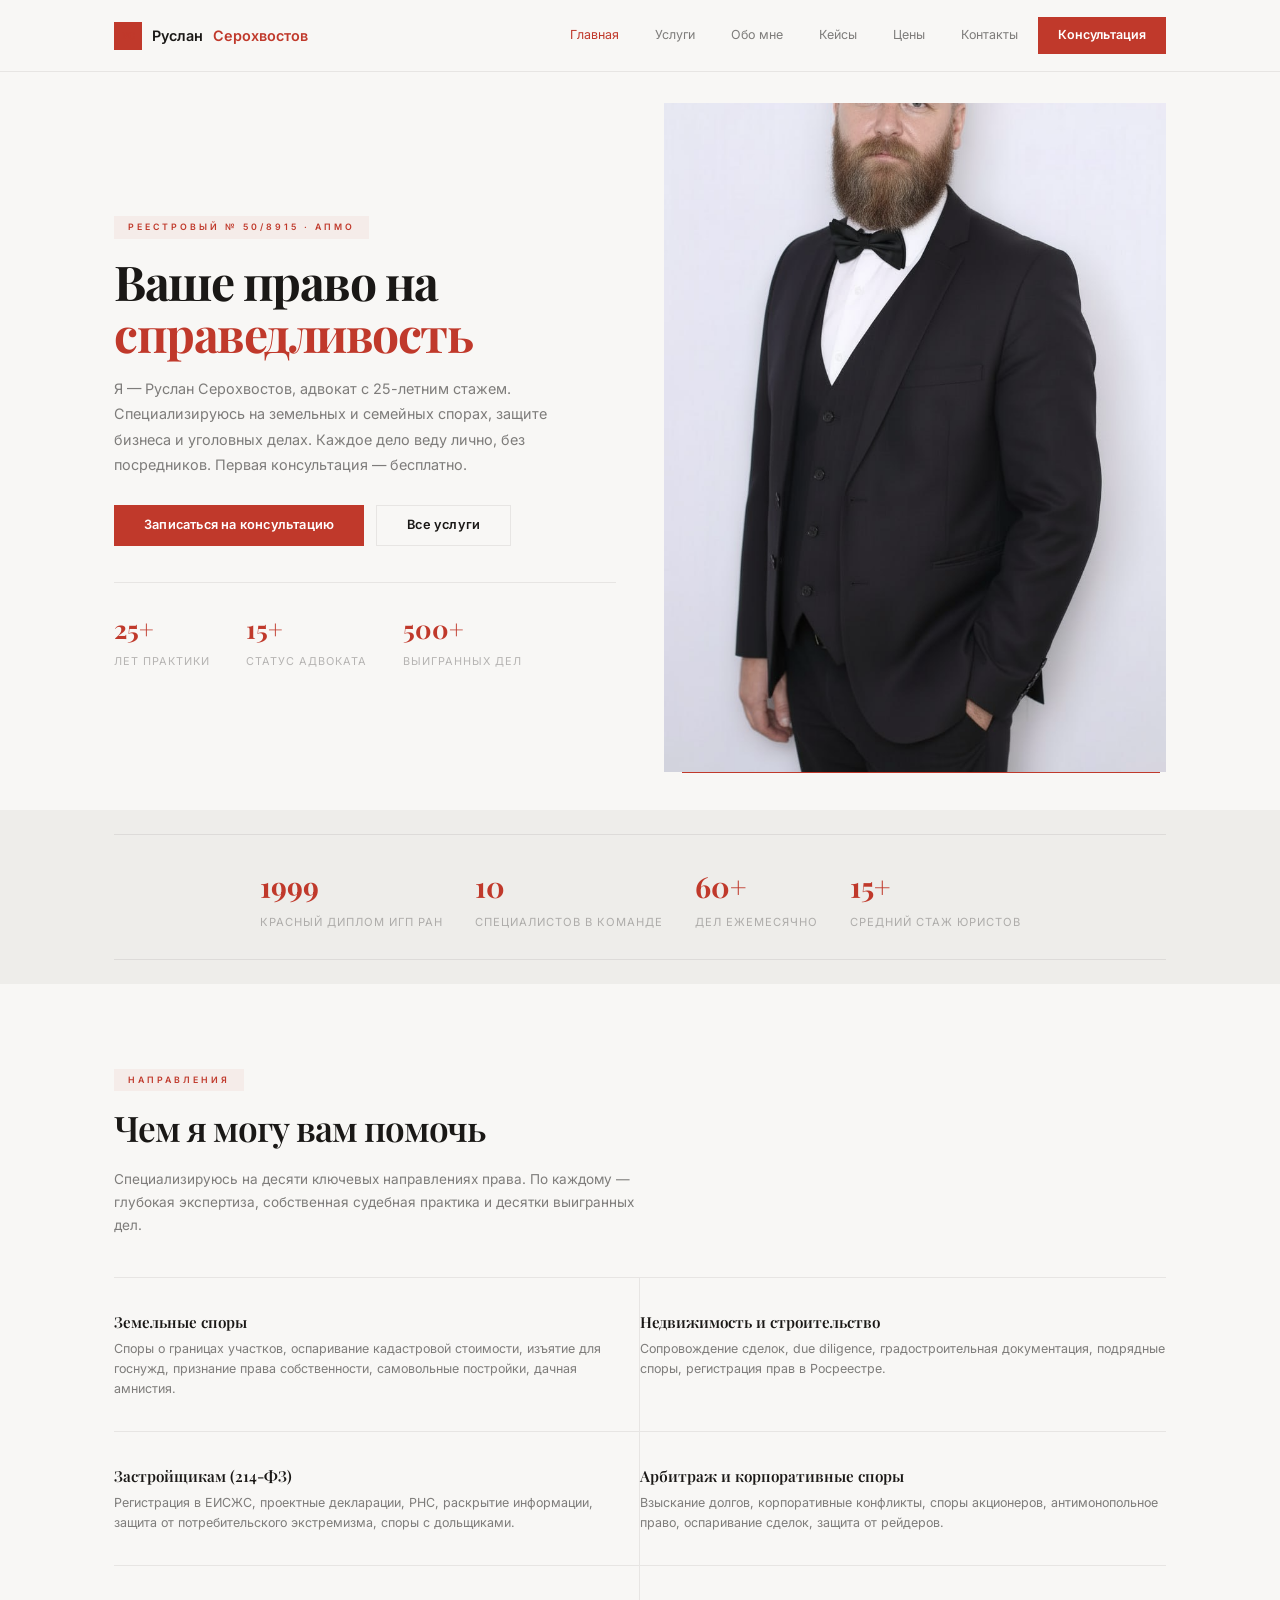
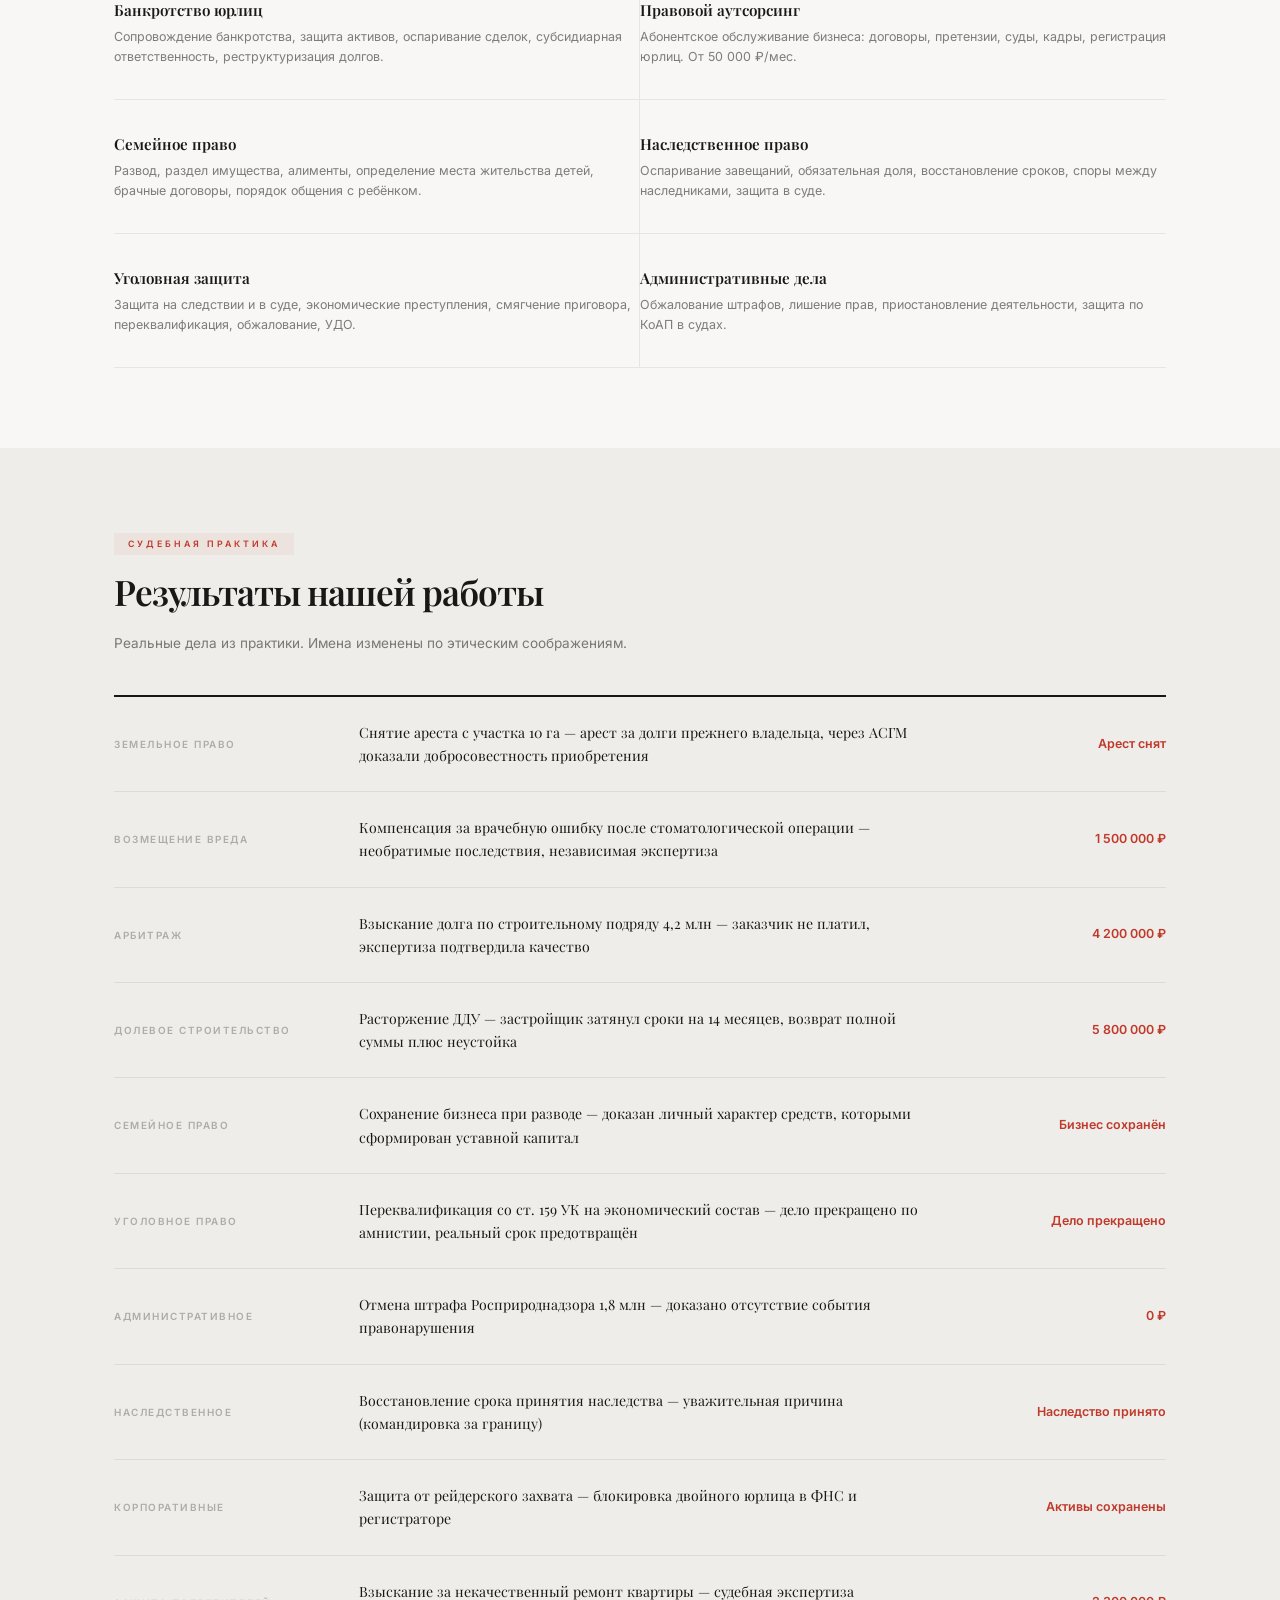
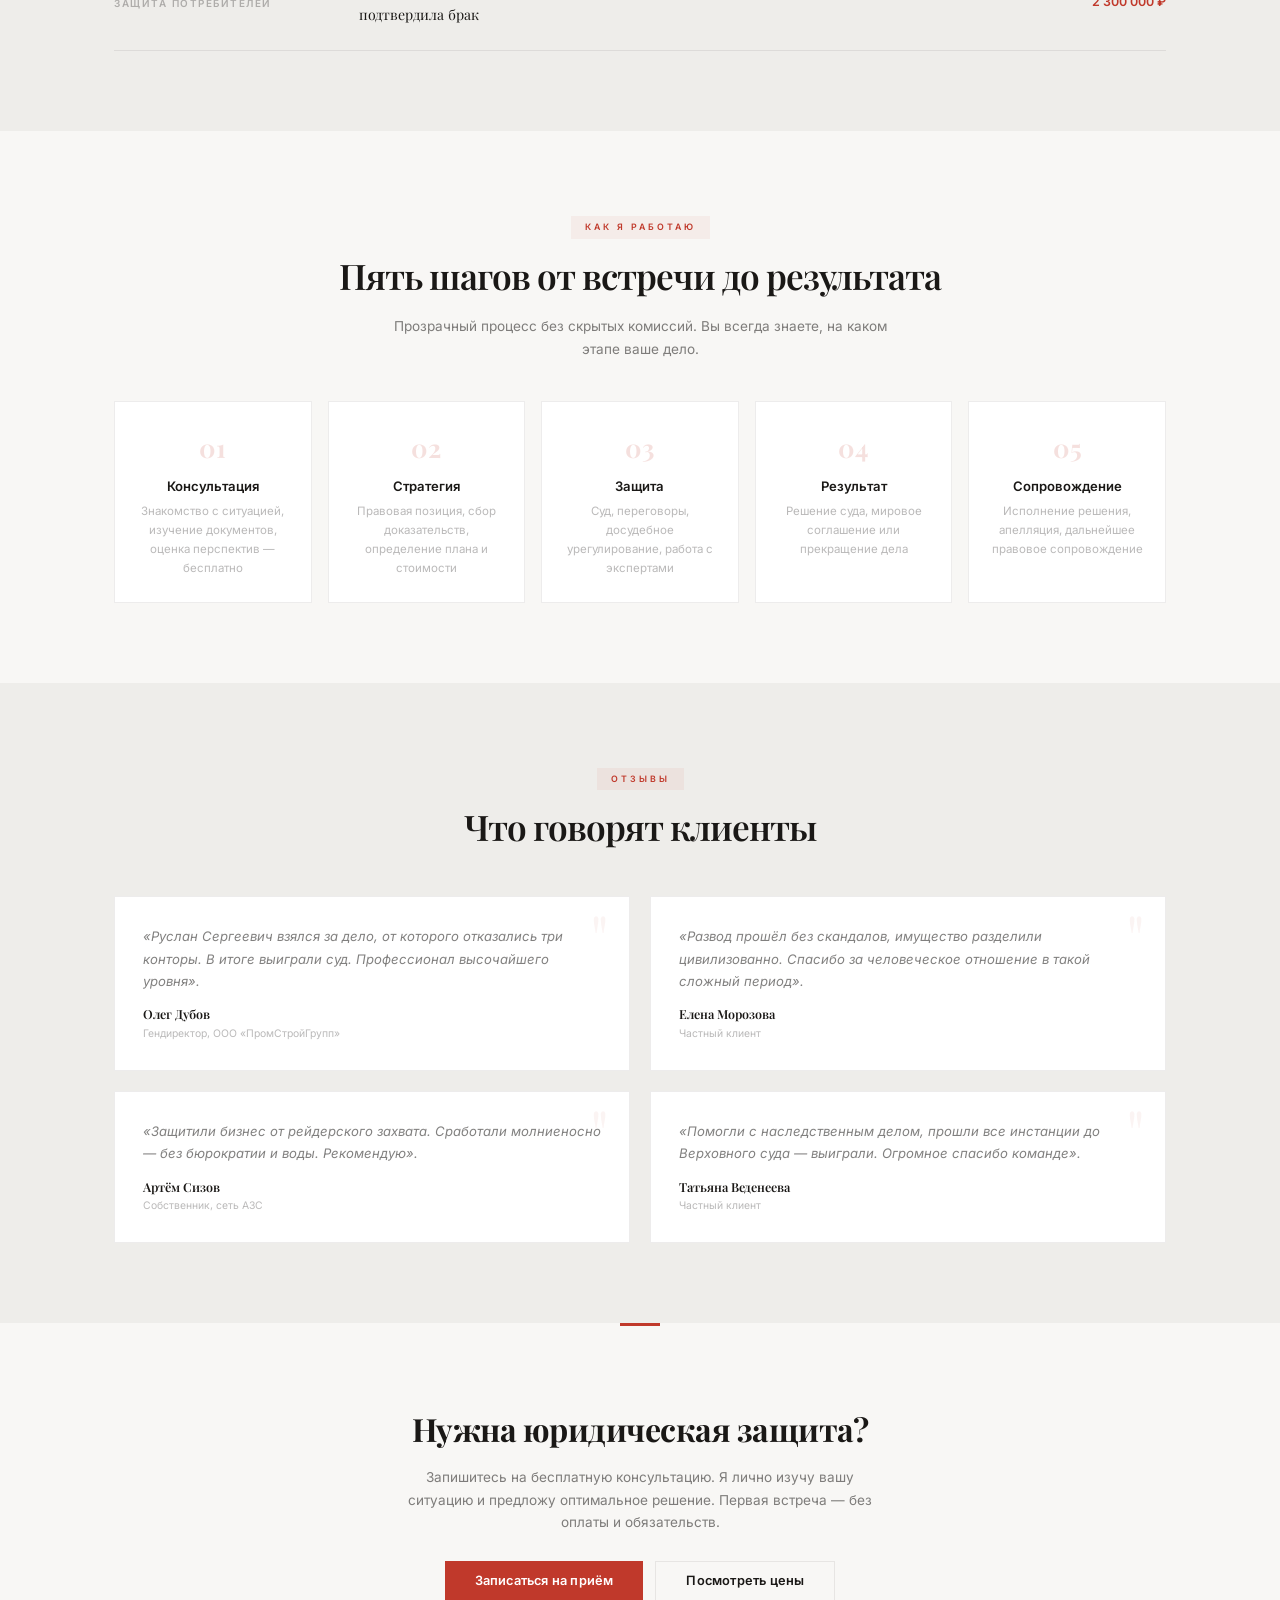
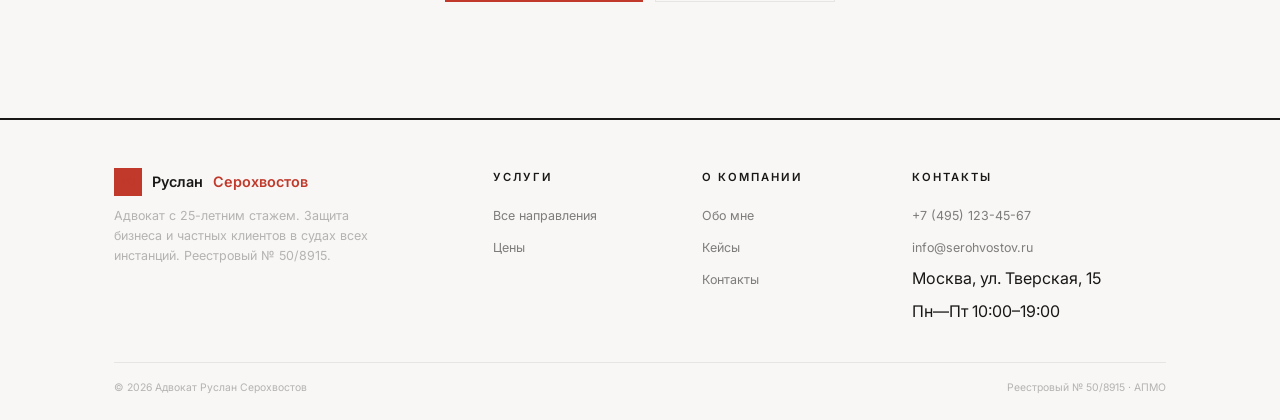
==== index.html @ 6aff279b "index: original photo + object-position 70% bottom" ====
<!DOCTYPE html>
<html lang="ru">
<head>
<meta charset="UTF-8">
<meta name="viewport" content="width=device-width,initial-scale=1.0">
<meta name="description" content="Адвокат Руслан Серохвостов. 25 лет практики. Защита в суде. Земельные, семейные, арбитражные, уголовные дела. Бесплатная консультация. Москва.">
<title>Адвокат Руслан Серохвостов — защита в суде</title>
<link rel="stylesheet" href="css/law.css">
</head>
<body>

<header class="header">
<div class="container">
<a href="index.html" class="logo"><span class="logo-mark">РС</span>Руслан <span>Серохвостов</span></a>
<nav class="nav">
<a href="index.html" class="active">Главная</a>
<a href="services.html">Услуги</a>
<a href="about.html">Обо мне</a>
<a href="cases.html">Кейсы</a>
<a href="prices.html">Цены</a>
<a href="contacts.html">Контакты</a>
<a href="contacts.html" class="nav-cta">Консультация</a>
</nav>
<button class="menu" id="menuBtn"><span></span><span></span><span></span></button>
</div>
</header>

<section class="hero">
<div class="container">
<div class="hero-in">
<div>
<div class="s-label" style="display:inline-block;margin-bottom:16px">Реестровый № 50/8915 · АПМО</div>
<h1>Ваше право на <span class="red">справедливость</span></h1>
<p>Я — Руслан Серохвостов, адвокат с 25-летним стажем. Специализируюсь на земельных и семейных спорах, защите бизнеса и уголовных делах. Каждое дело веду лично, без посредников. Первая консультация — бесплатно.</p>
<div class="btns">
<a href="contacts.html" class="btn btn-primary">Записаться на консультацию</a>
<a href="services.html" class="btn btn-ghost">Все услуги</a>
</div>
<div class="stats">
<div><div class="stat-num">25+</div><div class="stat-label">Лет практики</div></div>
<div><div class="stat-num">15+</div><div class="stat-label">Статус адвоката</div></div>
<div><div class="stat-num">500+</div><div class="stat-label">Выигранных дел</div></div>
</div>
</div>
<div class="hero-img"><img src="images/ruslan.jpg" alt="Адвокат Руслан Серохвостов" style="object-position:50% 70%"></div>
</div>
</div>
</section>

<section class="section-alt" style="padding:24px 0">
<div class="container">
<div class="trust">
<div><div class="trust-n">1999</div><div class="trust-l">Красный диплом ИГП РАН</div></div>
<div><div class="trust-n">10</div><div class="trust-l">Специалистов в команде</div></div>
<div><div class="trust-n">60+</div><div class="trust-l">Дел ежемесячно</div></div>
<div><div class="trust-n">15+</div><div class="trust-l">Средний стаж юристов</div></div>
</div>
</div>
</section>

<section class="section" id="services">
<div class="container">
<div class="s-hdr">
<span class="s-label">Направления</span>
<h2 class="s-title">Чем я могу вам помочь</h2>
<p class="s-sub">Специализируюсь на десяти ключевых направлениях права. По каждому — глубокая экспертиза, собственная судебная практика и десятки выигранных дел.</p>
</div>
<div class="serv">
<div class="serv-i"><div class="serv-t">Земельные споры</div><div class="serv-d">Споры о границах участков, оспаривание кадастровой стоимости, изъятие для госнужд, признание права собственности, самовольные постройки, дачная амнистия.</div></div>
<div class="serv-i"><div class="serv-t">Недвижимость и строительство</div><div class="serv-d">Сопровождение сделок, due diligence, градостроительная документация, подрядные споры, регистрация прав в Росреестре.</div></div>
<div class="serv-i"><div class="serv-t">Застройщикам (214-ФЗ)</div><div class="serv-d">Регистрация в ЕИСЖС, проектные декларации, РНС, раскрытие информации, защита от потребительского экстремизма, споры с дольщиками.</div></div>
<div class="serv-i"><div class="serv-t">Арбитраж и корпоративные споры</div><div class="serv-d">Взыскание долгов, корпоративные конфликты, споры акционеров, антимонопольное право, оспаривание сделок, защита от рейдеров.</div></div>
<div class="serv-i"><div class="serv-t">Банкротство юрлиц</div><div class="serv-d">Сопровождение банкротства, защита активов, оспаривание сделок, субсидиарная ответственность, реструктуризация долгов.</div></div>
<div class="serv-i"><div class="serv-t">Правовой аутсорсинг</div><div class="serv-d">Абонентское обслуживание бизнеса: договоры, претензии, суды, кадры, регистрация юрлиц. От 50 000 ₽/мес.</div></div>
<div class="serv-i"><div class="serv-t">Семейное право</div><div class="serv-d">Развод, раздел имущества, алименты, определение места жительства детей, брачные договоры, порядок общения с ребёнком.</div></div>
<div class="serv-i"><div class="serv-t">Наследственное право</div><div class="serv-d">Оспаривание завещаний, обязательная доля, восстановление сроков, споры между наследниками, защита в суде.</div></div>
<div class="serv-i"><div class="serv-t">Уголовная защита</div><div class="serv-d">Защита на следствии и в суде, экономические преступления, смягчение приговора, переквалификация, обжалование, УДО.</div></div>
<div class="serv-i"><div class="serv-t">Административные дела</div><div class="serv-d">Обжалование штрафов, лишение прав, приостановление деятельности, защита по КоАП в судах.</div></div>
</div>
</div>
</section>

<section class="section section-alt">
<div class="container">
<div class="s-hdr">
<span class="s-label">Судебная практика</span>
<h2 class="s-title">Результаты нашей работы</h2>
<p class="s-sub">Реальные дела из практики. Имена изменены по этическим соображениям.</p>
</div>
<div class="clist">
<div class="crow"><div class="ccat">Земельное право</div><div class="cname">Снятие ареста с участка 10 га — арест за долги прежнего владельца, через АСГМ доказали добросовестность приобретения</div><div class="cout">Арест снят</div></div>
<div class="crow"><div class="ccat">Возмещение вреда</div><div class="cname">Компенсация за врачебную ошибку после стоматологической операции — необратимые последствия, независимая экспертиза</div><div class="cout">1 500 000 ₽</div></div>
<div class="crow"><div class="ccat">Арбитраж</div><div class="cname">Взыскание долга по строительному подряду 4,2 млн — заказчик не платил, экспертиза подтвердила качество</div><div class="cout">4 200 000 ₽</div></div>
<div class="crow"><div class="ccat">Долевое строительство</div><div class="cname">Расторжение ДДУ — застройщик затянул сроки на 14 месяцев, возврат полной суммы плюс неустойка</div><div class="cout">5 800 000 ₽</div></div>
<div class="crow"><div class="ccat">Семейное право</div><div class="cname">Сохранение бизнеса при разводе — доказан личный характер средств, которыми сформирован уставной капитал</div><div class="cout">Бизнес сохранён</div></div>
<div class="crow"><div class="ccat">Уголовное право</div><div class="cname">Переквалификация со ст. 159 УК на экономический состав — дело прекращено по амнистии, реальный срок предотвращён</div><div class="cout">Дело прекращено</div></div>
<div class="crow"><div class="ccat">Административное</div><div class="cname">Отмена штрафа Росприроднадзора 1,8 млн — доказано отсутствие события правонарушения</div><div class="cout">0 ₽</div></div>
<div class="crow"><div class="ccat">Наследственное</div><div class="cname">Восстановление срока принятия наследства — уважительная причина (командировка за границу)</div><div class="cout">Наследство принято</div></div>
<div class="crow"><div class="ccat">Корпоративные</div><div class="cname">Защита от рейдерского захвата — блокировка двойного юрлица в ФНС и регистраторе</div><div class="cout">Активы сохранены</div></div>
<div class="crow"><div class="ccat">Защита потребителей</div><div class="cname">Взыскание за некачественный ремонт квартиры — судебная экспертиза подтвердила брак</div><div class="cout">2 300 000 ₽</div></div>
</div>
</div>
</section>

<section class="section">
<div class="container">
<div class="s-hdr" style="text-align:center">
<span class="s-label">Как я работаю</span>
<h2 class="s-title">Пять шагов от встречи до результата</h2>
<p class="s-sub" style="margin:8px auto 0">Прозрачный процесс без скрытых комиссий. Вы всегда знаете, на каком этапе ваше дело.</p>
</div>
<div class="pgrid">
<div class="pcard"><div class="pt">Консультация</div><div class="pd">Знакомство с ситуацией, изучение документов, оценка перспектив — бесплатно</div></div>
<div class="pcard"><div class="pt">Стратегия</div><div class="pd">Правовая позиция, сбор доказательств, определение плана и стоимости</div></div>
<div class="pcard"><div class="pt">Защита</div><div class="pd">Суд, переговоры, досудебное урегулирование, работа с экспертами</div></div>
<div class="pcard"><div class="pt">Результат</div><div class="pd">Решение суда, мировое соглашение или прекращение дела</div></div>
<div class="pcard"><div class="pt">Сопровождение</div><div class="pd">Исполнение решения, апелляция, дальнейшее правовое сопровождение</div></div>
</div>
</div>
</section>

<section class="section section-alt">
<div class="container">
<div class="s-hdr" style="text-align:center">
<span class="s-label">Отзывы</span>
<h2 class="s-title">Что говорят клиенты</h2>
</div>
<div class="tgrid">
<div class="tcard"><div class="tt">«Руслан Сергеевич взялся за дело, от которого отказались три конторы. В итоге выиграли суд. Профессионал высочайшего уровня».</div><div class="ta">Олег Дубов</div><div class="tr">Гендиректор, ООО «ПромСтройГрупп»</div></div>
<div class="tcard"><div class="tt">«Развод прошёл без скандалов, имущество разделили цивилизованно. Спасибо за человеческое отношение в такой сложный период».</div><div class="ta">Елена Морозова</div><div class="tr">Частный клиент</div></div>
<div class="tcard"><div class="tt">«Защитили бизнес от рейдерского захвата. Сработали молниеносно — без бюрократии и воды. Рекомендую».</div><div class="ta">Артём Сизов</div><div class="tr">Собственник, сеть АЗС</div></div>
<div class="tcard"><div class="tt">«Помогли с наследственным делом, прошли все инстанции до Верховного суда — выиграли. Огромное спасибо команде».</div><div class="ta">Татьяна Веденеева</div><div class="tr">Частный клиент</div></div>
</div>
</div>
</section>

<section class="section cta">
<div class="container">
<h2>Нужна юридическая защита?</h2>
<p>Запишитесь на бесплатную консультацию. Я лично изучу вашу ситуацию и предложу оптимальное решение. Первая встреча — без оплаты и обязательств.</p>
<div class="btns">
<a href="contacts.html" class="btn btn-primary">Записаться на приём</a>
<a href="prices.html" class="btn btn-ghost">Посмотреть цены</a>
</div>
</div>
</section>

<footer class="footer">
<div class="container">
<div class="fgrid">
<div>
<a href="index.html" class="logo"><span class="logo-mark">РС</span>Руслан <span>Серохвостов</span></a>
<p class="fdesc">Адвокат с 25-летним стажем. Защита бизнеса и частных клиентов в судах всех инстанций. Реестровый № 50/8915.</p>
</div>
<div><h4>Услуги</h4><ul class="flinks"><li><a href="services.html">Все направления</a></li><li><a href="prices.html">Цены</a></li></ul></div>
<div><h4>О компании</h4><ul class="flinks"><li><a href="about.html">Обо мне</a></li><li><a href="cases.html">Кейсы</a></li><li><a href="contacts.html">Контакты</a></li></ul></div>
<div><h4>Контакты</h4><ul class="flinks"><li><a href="tel:+74951234567">+7 (495) 123-45-67</a></li><li><a href="mailto:info@serohvostov.ru">info@serohvostov.ru</a></li><li>Москва, ул. Тверская, 15</li><li>Пн—Пт 10:00–19:00</li></ul></div>
</div>
<div class="fbot"><span>© 2026 Адвокат Руслан Серохвостов</span><span>Реестровый № 50/8915 · АПМО</span></div>
</div>
</footer>

<script>
document.getElementById('menuBtn').addEventListener('touchstart',function(e){
  e.preventDefault();
  document.querySelector('.nav').classList.toggle('active');
});
</script>

</body>
</html>
---- css/law.css ----
/* ===== Адвокат Руслан Серохвостов ===== */
@import url('https://fonts.googleapis.com/css2?family=Playfair+Display:ital,wght@0,400;0,500;0,600;0,700;0,800;1,400&family=Inter:wght@300;400;500;600;700&display=swap');

:root{--red:#C0392B;--red-dark:#96281B;--red-dim:rgba(192,57,43,.06);--bg:#F8F7F5;--bg-alt:#EEEDEA;--card:#fff;--text:#1A1816;--text2:rgba(26,24,22,.55);--text3:rgba(26,24,22,.3);--border:rgba(26,24,22,.08);--font:'Inter',sans-serif;--serif:'Playfair Display',Georgia,serif;--w:1100px;--h:72px}

*,*::before,*::after{margin:0;padding:0;box-sizing:border-box}
html{scroll-behavior:smooth;font-size:16px;-webkit-font-smoothing:antialiased}
body{font-family:var(--font);background:var(--bg);color:var(--text);line-height:1.65;overflow-x:hidden}
a{color:var(--red);text-decoration:none}
a:hover{opacity:.75}
::selection{background:var(--red);color:#fff}
.container{max-width:var(--w);margin:0 auto;padding:0 24px}

/* HEADER */
.header{position:fixed;top:0;left:0;right:0;z-index:100;height:var(--h);background:rgba(248,247,245,.93);backdrop-filter:blur(14px);border-bottom:1px solid var(--border);display:flex;align-items:center}
.header .container{display:flex;align-items:center;justify-content:space-between;width:100%}
.logo{display:flex;align-items:center;gap:10px;font-weight:600;font-size:.9rem;color:var(--text)}
.logo-mark{width:28px;height:28px;background:var(--red);color:#fff;display:flex;align-items:center;justify-content:center;font-family:var(--serif);font-size:.6rem;font-weight:700}
.logo span{color:var(--red)}
.nav{display:flex;gap:4px}
.nav a{padding:8px 16px;font-size:.78rem;color:var(--text2);border-radius:0;transition:.2s}
.nav a:hover{color:var(--text)}
.nav a.active{color:var(--red)}
.nav-cta{background:var(--red)!important;color:#fff!important;padding:8px 20px!important;font-weight:600!important}
.nav-cta:hover{background:var(--red-dark)!important;opacity:1!important}
.menu{display:none;background:none;border:none;cursor:pointer;padding:8px}
.menu span{display:block;width:22px;height:1.5px;background:var(--text);margin:5px 0;border-radius:0}

/* HERO */
.hero{padding-top:var(--h);min-height:90vh;display:flex;align-items:center}
.hero-in{display:grid;grid-template-columns:1fr 1fr;gap:48px;align-items:center}
.hero h1{font-family:var(--serif);font-size:3rem;font-weight:700;line-height:1.1;letter-spacing:-1.5px;margin-bottom:16px}
.hero h1 .red{color:var(--red)}
.hero p{font-size:.9rem;color:var(--text2);line-height:1.75;margin-bottom:28px;max-width:480px}
.btns{display:flex;gap:12px;margin-bottom:36px}
.btn{display:inline-flex;align-items:center;padding:13px 30px;font-family:var(--font);font-size:.8rem;font-weight:600;border:none;cursor:pointer;letter-spacing:.2px;line-height:1;border-radius:0}
.btn-primary{background:var(--red);color:#fff}
.btn-primary:hover{background:var(--red-dark);color:#fff;opacity:1}
.btn-ghost{background:transparent;color:var(--text);border:1.5px solid var(--border)}
.btn-ghost:hover{border-color:var(--red);color:var(--red)}
.stats{display:flex;gap:36px;padding-top:24px;border-top:1px solid var(--border)}
.stat-num{font-family:var(--serif);font-size:1.6rem;font-weight:700;color:var(--red)}
.stat-label{font-size:.68rem;color:var(--text3);text-transform:uppercase;letter-spacing:1px;margin-top:4px}
.hero-img{position:relative;overflow:hidden}
.hero-img img{width:100%;aspect-ratio:3/4;object-fit:cover;filter:grayscale(.25);margin-top:0;object-position:50% 0%}
.hero-img::before{content:'';position:absolute;inset:12px;border:2px solid var(--red);z-index:-1;transform:translate(6px,6px)}

/* TRUST */
.trust{display:flex;gap:32px;justify-content:center;padding:28px 0;border-top:1px solid var(--border);border-bottom:1px solid var(--border)}
.trust-n{font-family:var(--serif);font-size:1.8rem;font-weight:700;color:var(--red)}
.trust-l{font-size:.7rem;color:var(--text3);text-transform:uppercase;letter-spacing:1px;margin-top:2px}

/* SECTION */
.section{padding:80px 0}
.section-alt{background:var(--bg-alt)}
.s-hdr{margin-bottom:40px}
.s-label{display:inline-block;font-size:.55rem;font-weight:600;text-transform:uppercase;letter-spacing:3px;color:var(--red);margin-bottom:8px;background:var(--red-dim);padding:4px 14px}
.s-title{font-family:var(--serif);font-size:2.2rem;font-weight:600;letter-spacing:-1px;margin-bottom:10px}
.s-sub{font-size:.85rem;color:var(--text2);max-width:520px;line-height:1.7}

/* SERVICES */
.serv{display:grid;grid-template-columns:1fr 1fr;gap:0;border-top:1px solid var(--border)}
.serv-i{padding:32px 0;border-bottom:1px solid var(--border);border-right:1px solid var(--border);transition:.2s}
.serv-i:nth-child(even){border-right:none}
.serv-i:hover{background:var(--bg-alt);padding-left:16px;padding-right:16px}
.serv-t{font-size:.95rem;font-weight:600;margin-bottom:4px;font-family:var(--serif)}
.serv-d{font-size:.78rem;color:var(--text2);line-height:1.6}

/* CASES */
.clist{border-top:2px solid var(--text)}
.crow{display:grid;grid-template-columns:1fr 2.5fr 1fr;gap:20px;padding:24px 0;border-bottom:1px solid var(--border);align-items:center;transition:.2s;cursor:default}
.crow:hover{background:var(--bg-alt);margin:0 -12px;padding:24px 12px}
.ccat{font-size:.62rem;font-weight:600;text-transform:uppercase;letter-spacing:1.5px;color:var(--text3)}
.cname{font-family:var(--serif);font-size:.88rem}
.cout{text-align:right;font-size:.78rem;font-weight:600;color:var(--red)}

/* PROCESS */
.pgrid{display:grid;grid-template-columns:repeat(5,1fr);gap:16px;counter-reset:p}
.pcard{padding:24px 16px;background:var(--card);border:1px solid var(--border);text-align:center;counter-increment:p;transition:.2s}
.pcard:hover{background:var(--bg-alt);transform:translateY(-3px)}
.pcard::before{content:'0' counter(p);display:block;font-family:var(--serif);font-size:1.6rem;font-weight:700;color:var(--red);margin-bottom:8px;opacity:.15}
.pt{font-size:.82rem;font-weight:600;margin-bottom:4px}
.pd{font-size:.72rem;color:var(--text3)}

/* TESTIMONIALS */
.tgrid{display:grid;grid-template-columns:1fr 1fr;gap:20px}
.tcard{padding:28px;background:var(--card);border:1px solid var(--border);position:relative}
.tcard::before{content:'"';font-family:var(--serif);font-size:4rem;line-height:1;position:absolute;top:8px;right:20px;color:var(--red);opacity:.05}
.tt{font-size:.82rem;color:var(--text2);line-height:1.7;font-style:italic;margin-bottom:12px}
.ta{font-size:.78rem;font-weight:600;font-family:var(--serif)}
.tr{font-size:.65rem;color:var(--text3)}

/* CTA */
.cta{text-align:center;position:relative}
.cta::before{content:'';position:absolute;top:0;left:50%;transform:translateX(-50%);width:40px;height:3px;background:var(--red)}
.cta h2{font-family:var(--serif);font-size:2rem;font-weight:700;letter-spacing:-.5px;margin-bottom:10px}
.cta p{font-size:.85rem;color:var(--text2);margin-bottom:28px;max-width:480px;margin-left:auto;margin-right:auto}
.cta .btns{justify-content:center}

/* FOOTER */
.footer{border-top:2px solid var(--text);padding:48px 0 24px}
.fgrid{display:grid;grid-template-columns:2fr 1fr 1fr 1.5fr;gap:40px;margin-bottom:32px}
.fdesc{font-size:.78rem;color:var(--text3);margin-top:10px;line-height:1.6;max-width:260px}
.footer h4{font-size:.7rem;font-weight:600;text-transform:uppercase;letter-spacing:2px;margin-bottom:14px}
.flinks{list-style:none}
.flinks li{margin-bottom:6px}
.flinks a{font-size:.78rem;color:var(--text2)}
.flinks a:hover{color:var(--red)}
.fbot{border-top:1px solid var(--border);padding-top:16px;display:flex;justify-content:space-between;font-size:.65rem;color:var(--text3)}

/* REVEAL */
.r{opacity:0;transform:translateY(20px);transition:all .5s ease}
.r.v{opacity:1;transform:translateY(0)}

/* RESPONSIVE */
@media(max-width:1024px){
  .hero-in{grid-template-columns:1fr;gap:32px}
  .hero-img{order:-1}.hero-img img{max-height:360px}
  .hero h1{font-size:2.2rem}
  .serv{grid-template-columns:1fr}
  .serv-i:nth-child(even){border-right:1px solid var(--border)}
  .crow{grid-template-columns:1fr 1.5fr 1fr}
  .pgrid{grid-template-columns:repeat(3,1fr)}
}
@media(max-width:768px){
  .nav{display:none}.menu{display:block}
  .nav.active{display:flex;flex-direction:column;position:fixed;top:var(--h);left:0;right:0;background:var(--bg);padding:16px 24px 24px;border-bottom:2px solid var(--border);z-index:99;gap:4px}
  .nav.active a{padding:12px 16px;width:100%}
  .nav.active .nav-cta{margin-left:0!important;text-align:center}
  .hero h1{font-size:1.8rem}
  .stats{flex-wrap:wrap;gap:20px}
  .btns{flex-direction:column}
  .trust{flex-wrap:wrap;gap:16px}
  .crow{grid-template-columns:1fr;gap:4px}
  .cout{text-align:left}
  .pgrid{grid-template-columns:1fr 1fr}
  .tgrid{grid-template-columns:1fr}
  .fgrid{grid-template-columns:1fr 1fr}
}
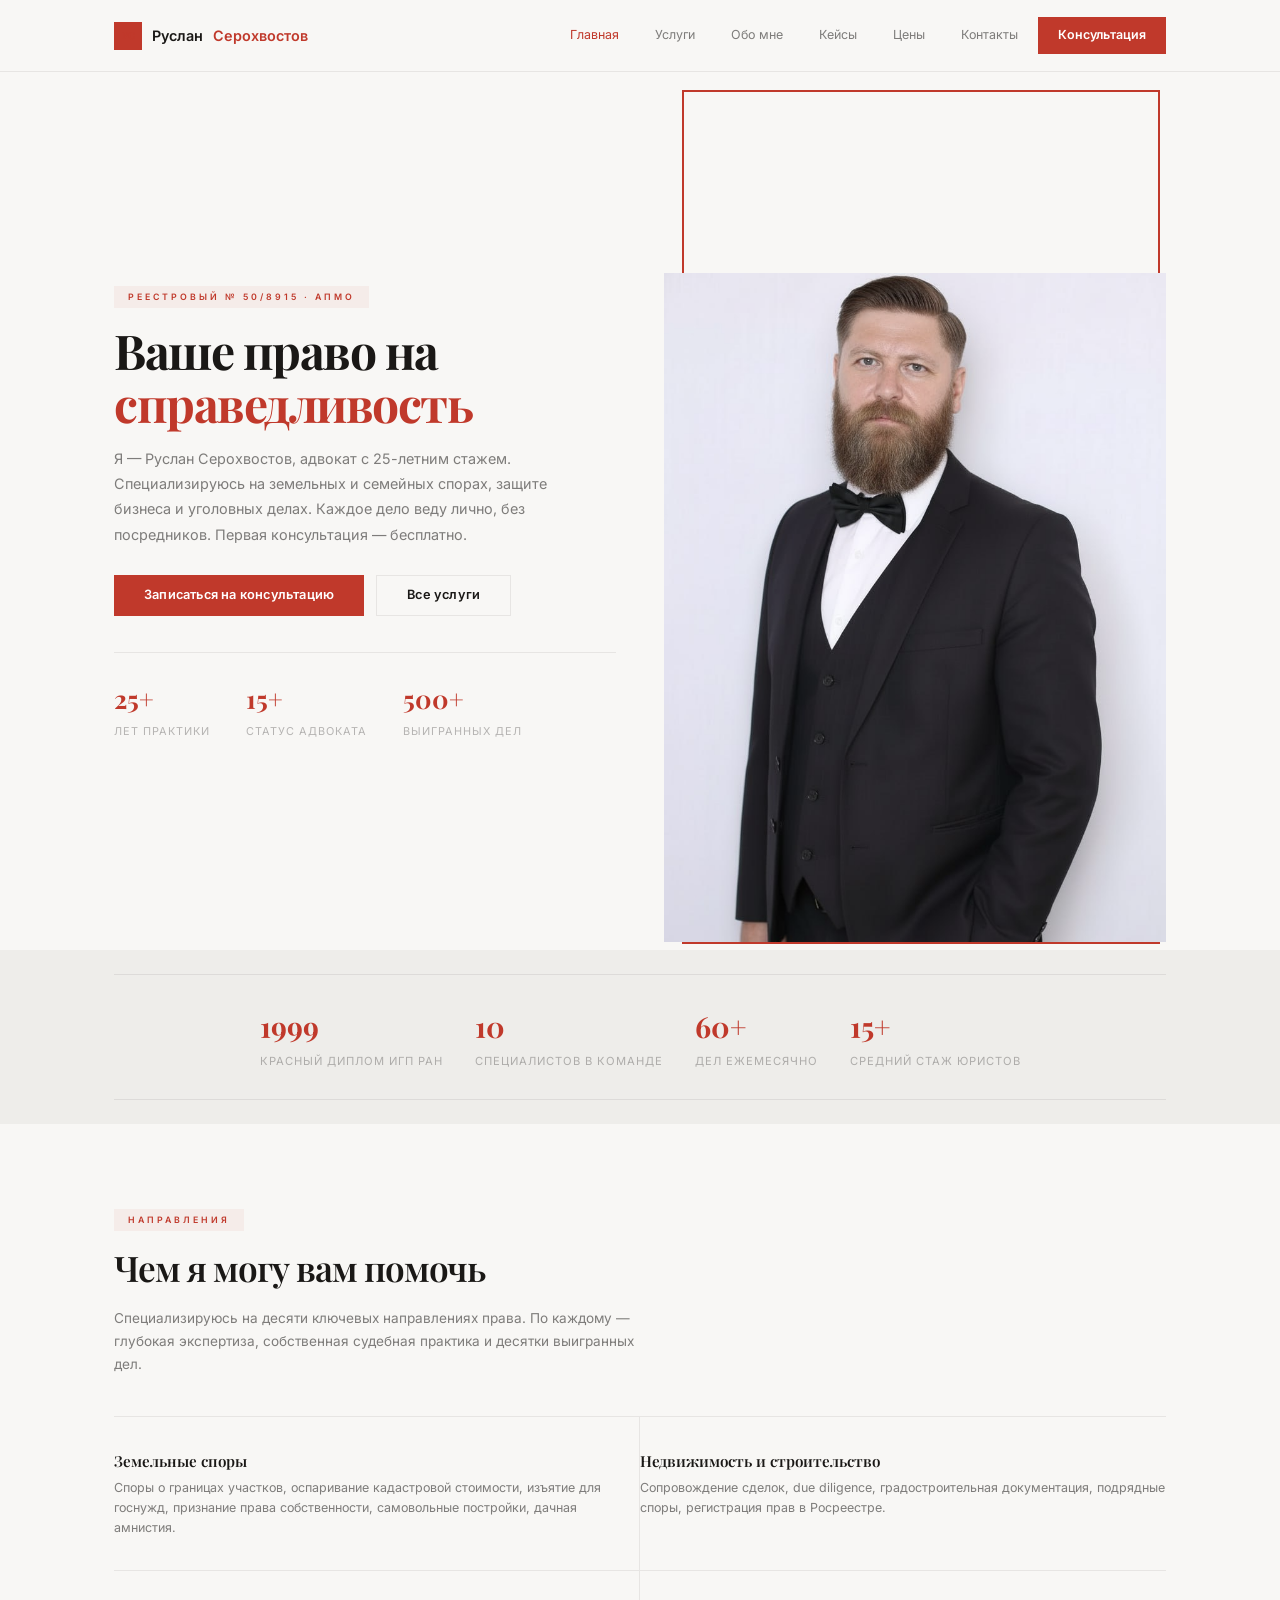
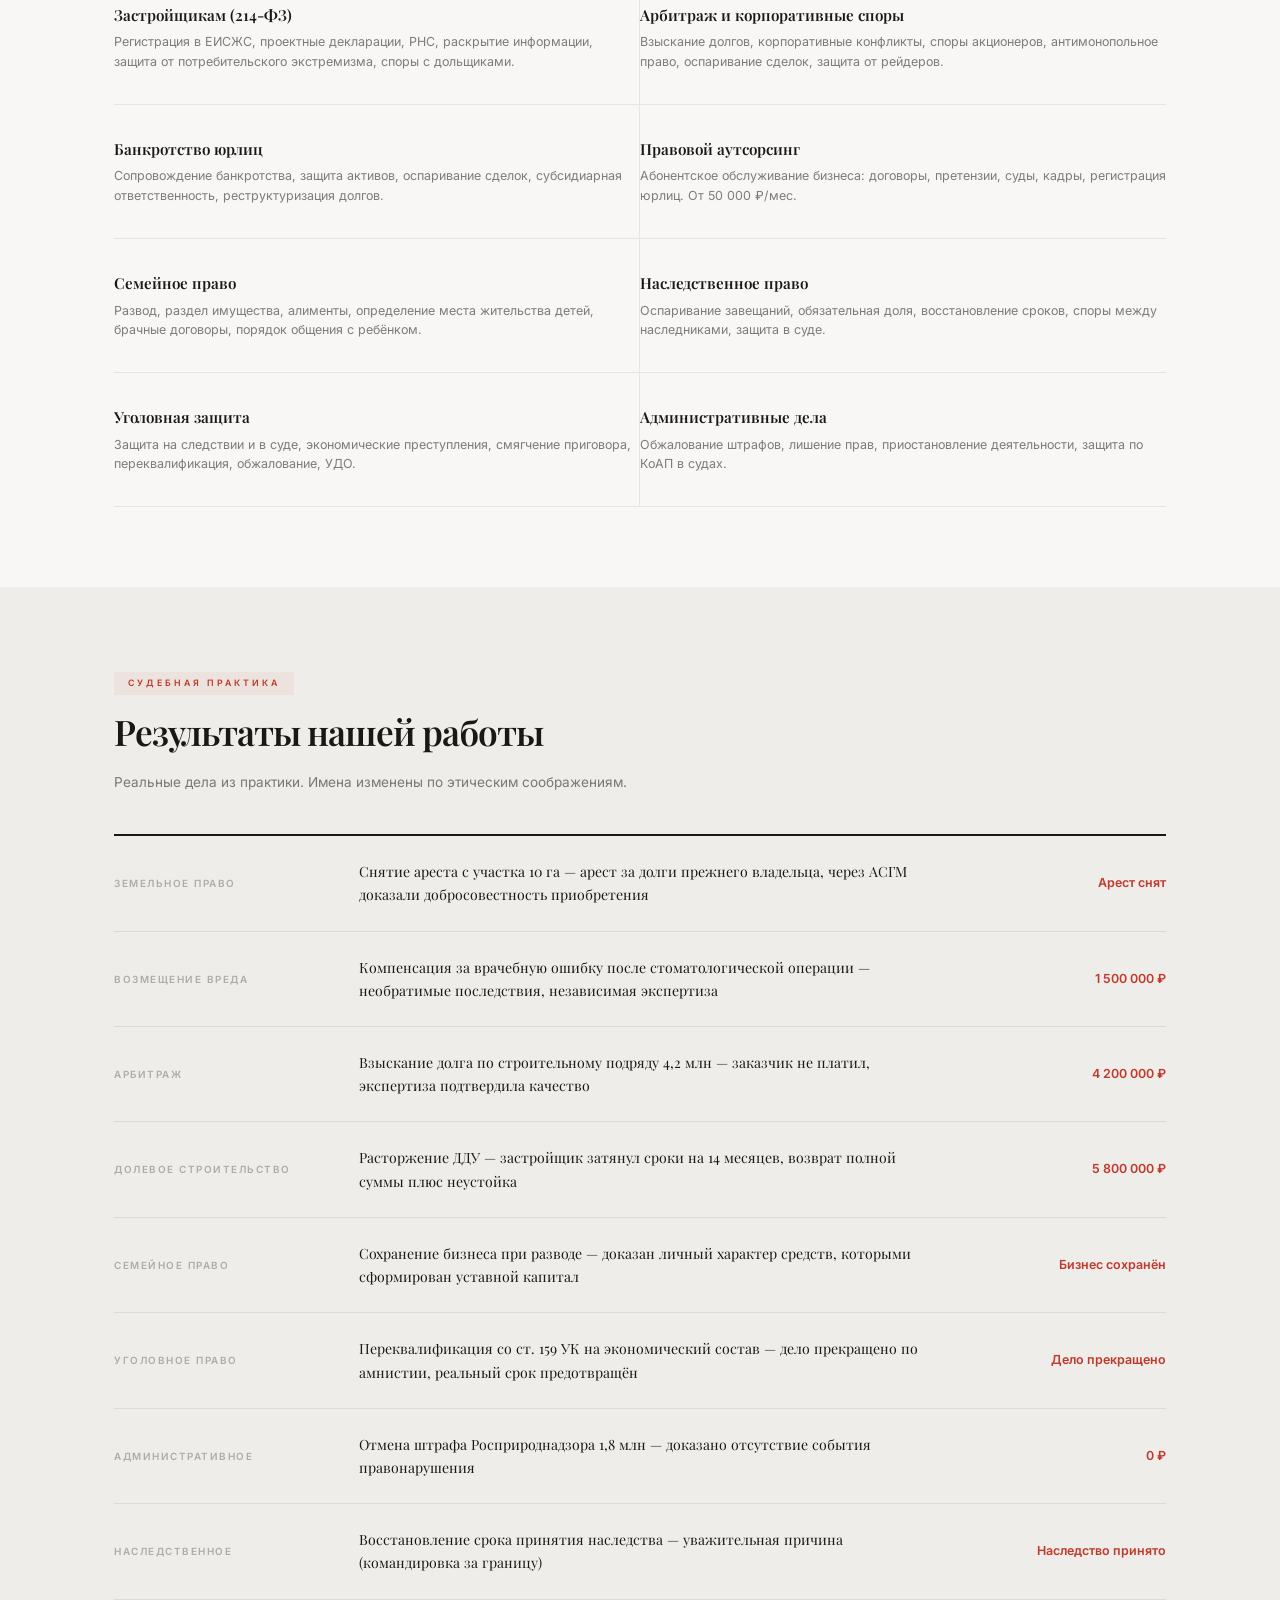
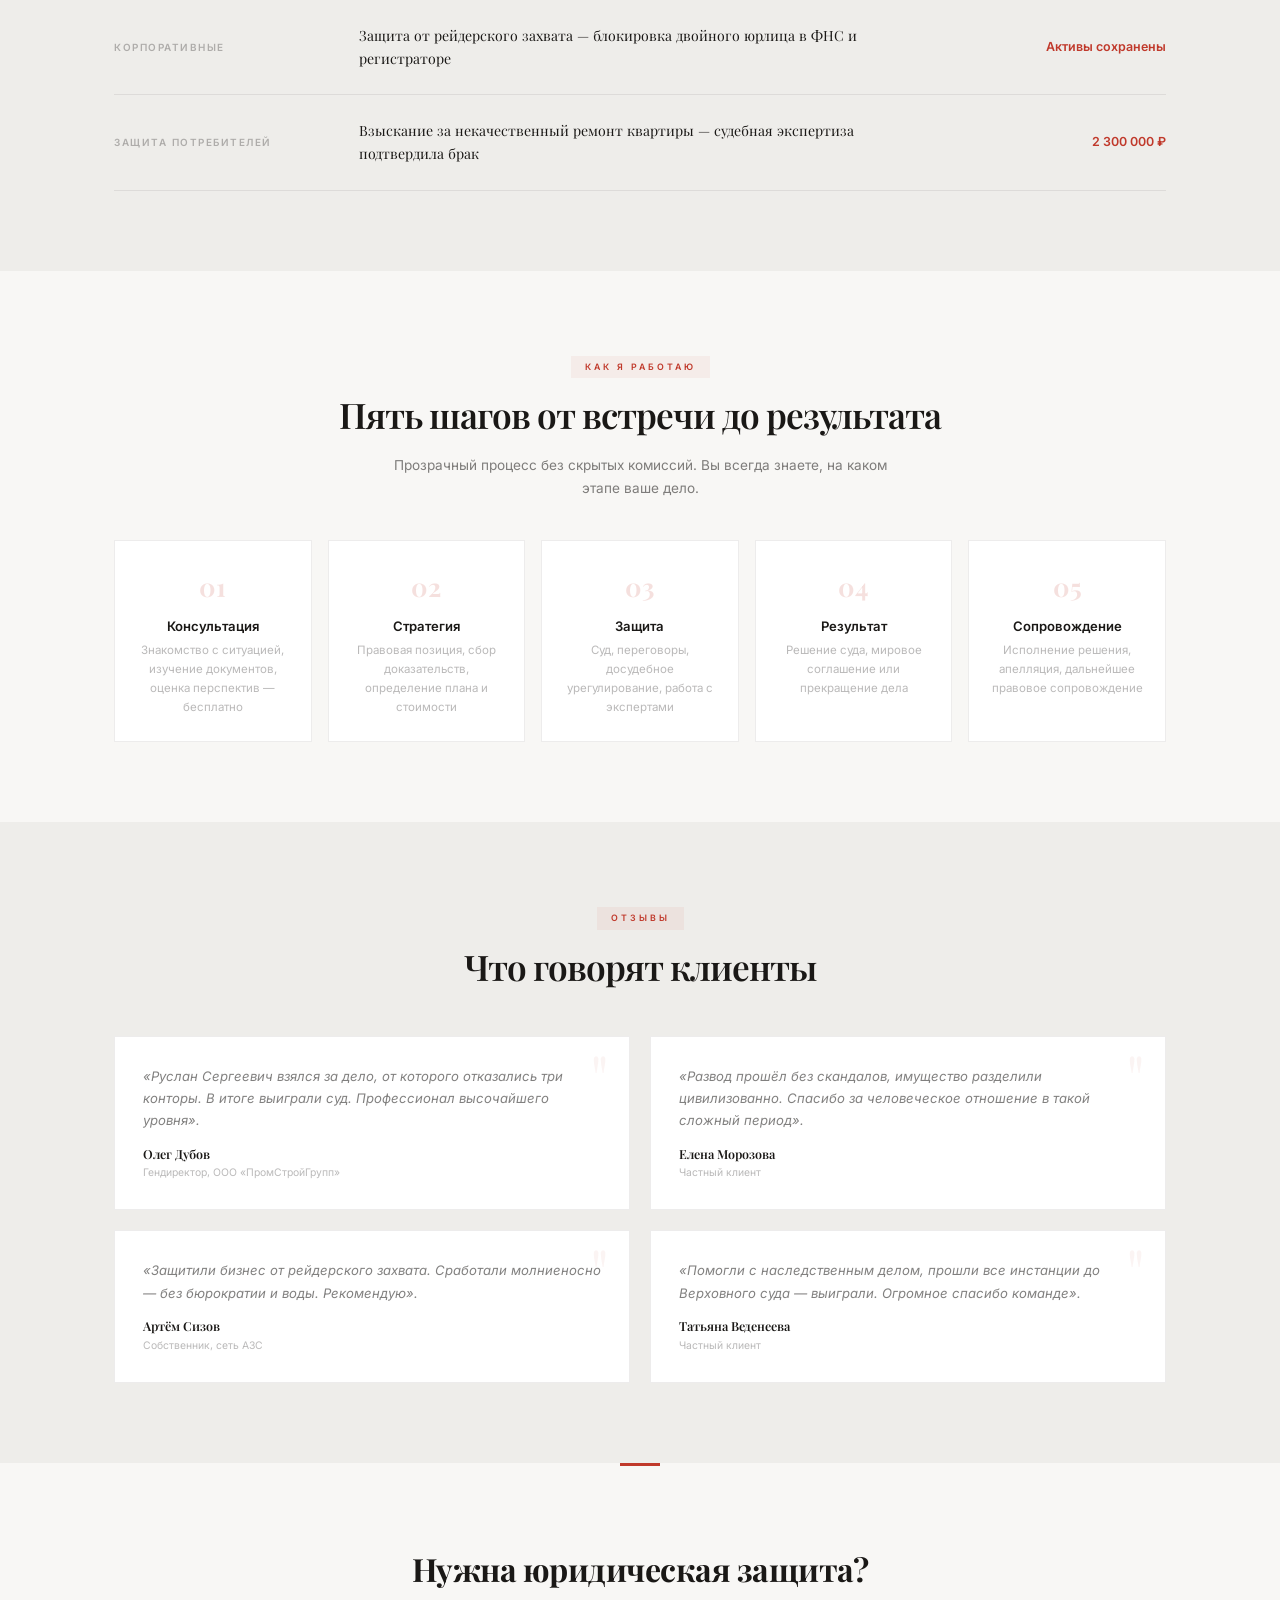
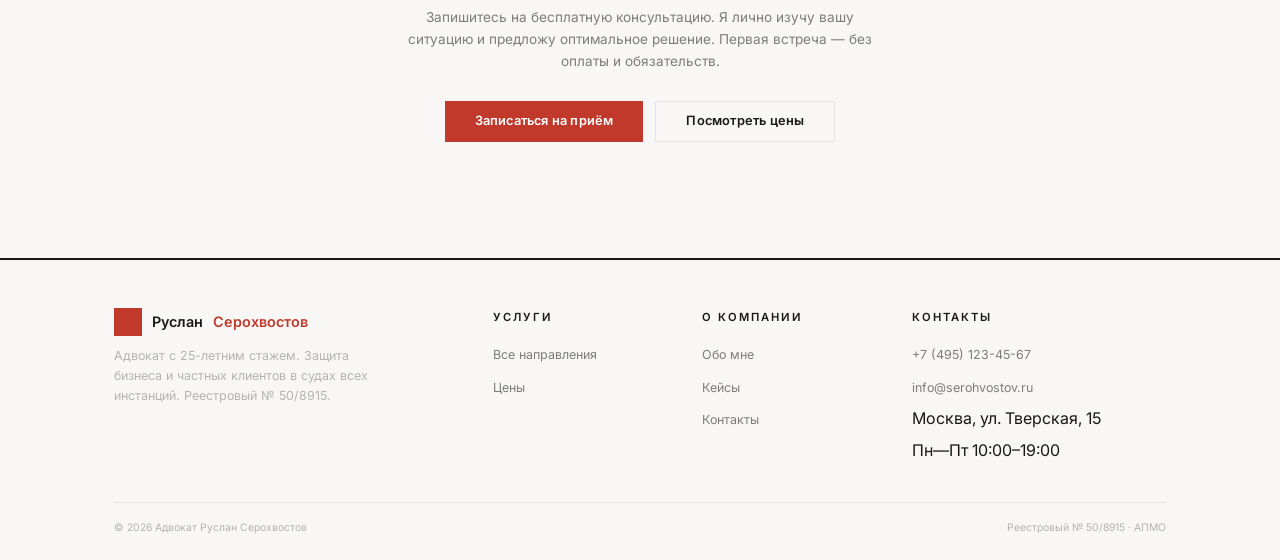
==== commit b8c950da: "photo push down + menu js all pages" ====
--- a/index.html
+++ b/index.html
@@ -42,7 +42,7 @@
 <div><div class="stat-num">500+</div><div class="stat-label">Выигранных дел</div></div>
 </div>
 </div>
-<div class="hero-img"><img src="images/ruslan.jpg" alt="Адвокат Руслан Серохвостов" style="object-position:50% 70%"></div>
+<div class="hero-img" style="overflow:hidden"><img src="images/ruslan.jpg" alt="Адвокат Руслан Серохвостов" style="margin-top:40%;width:100%"></div>
 </div>
 </div>
 </section>
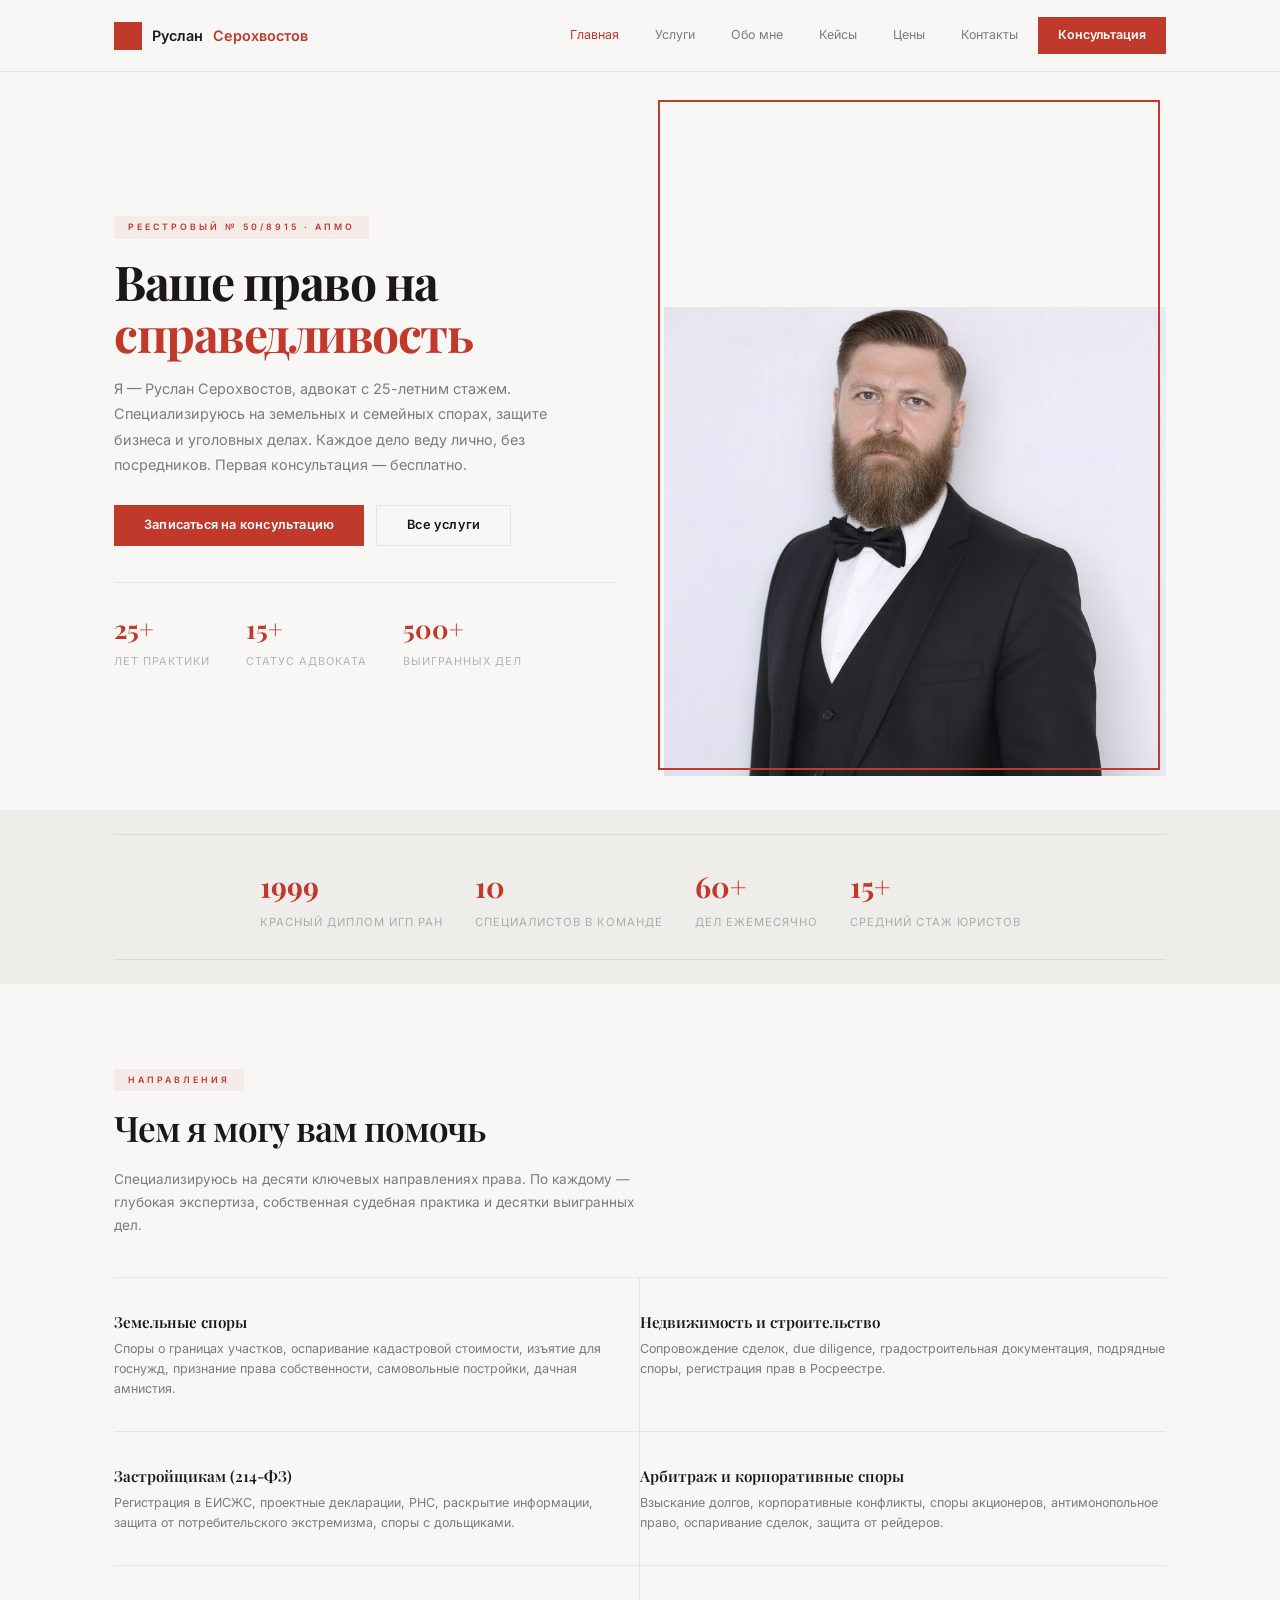
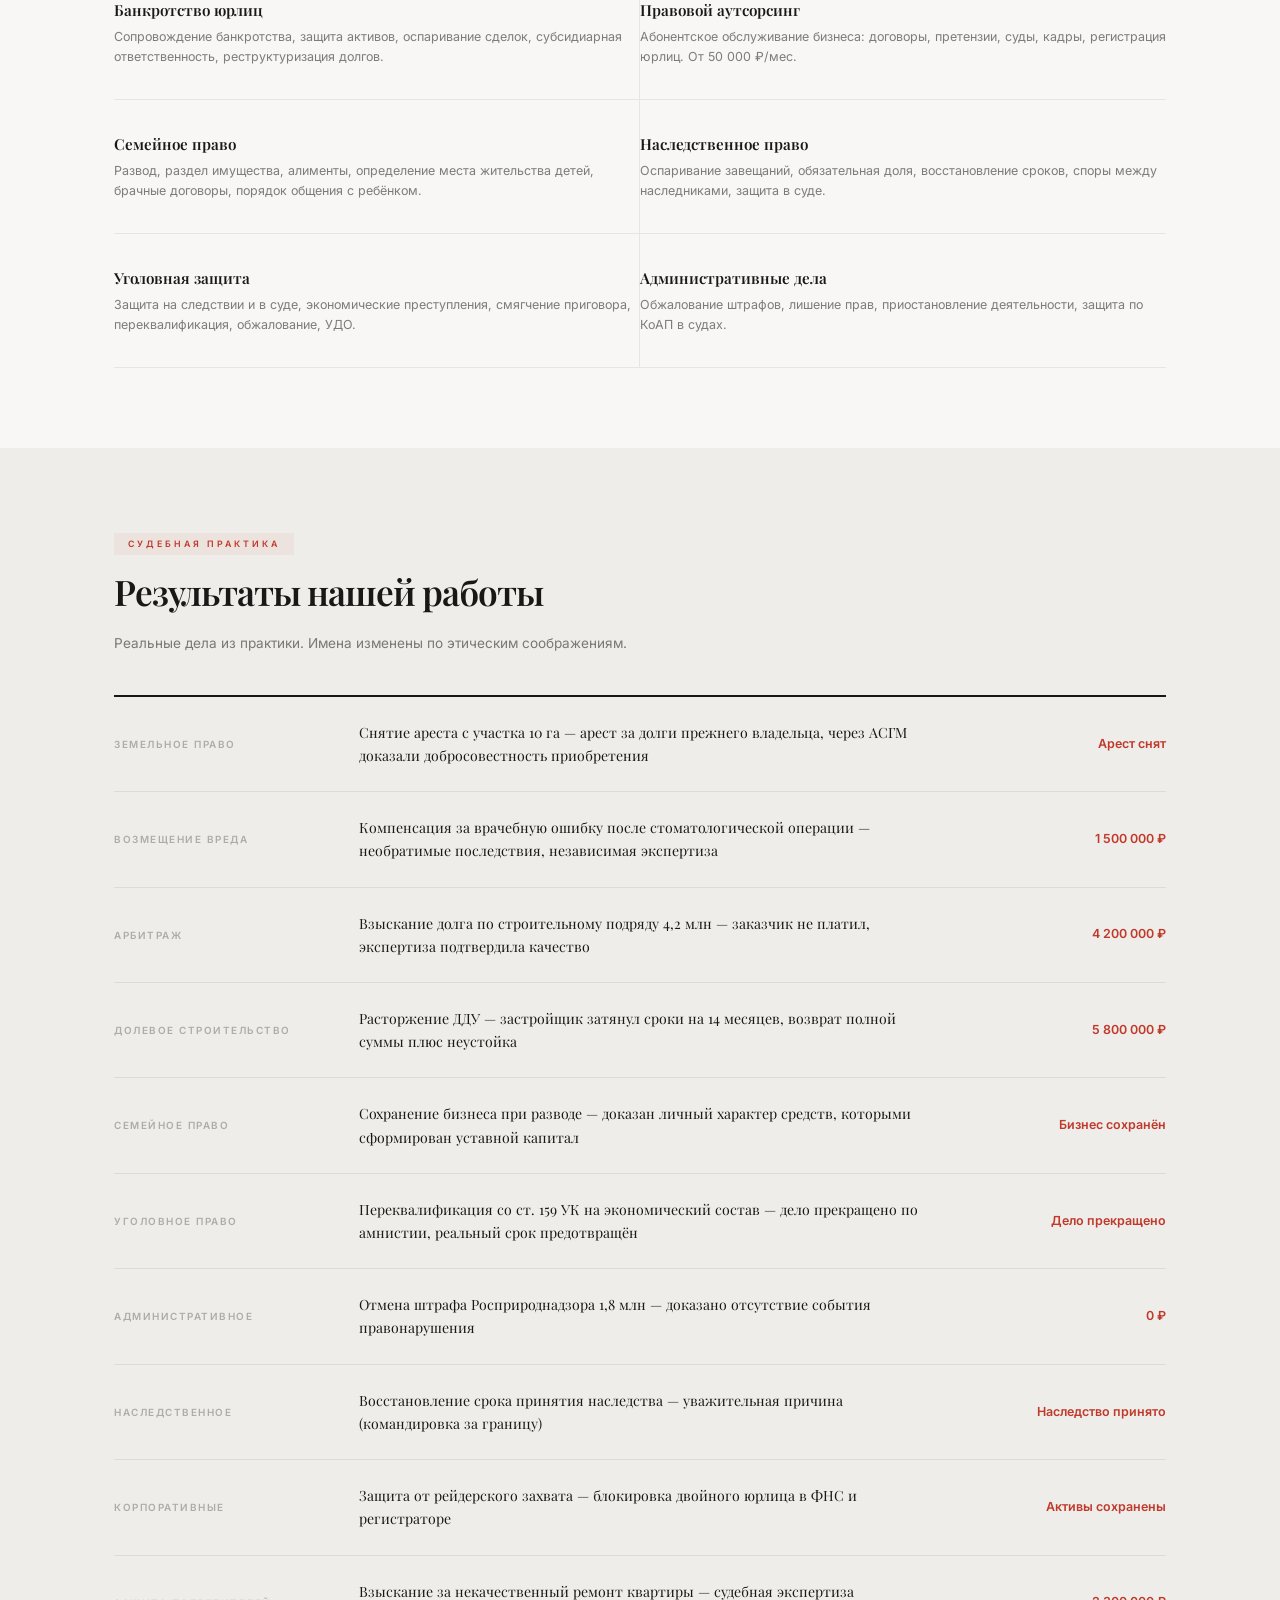
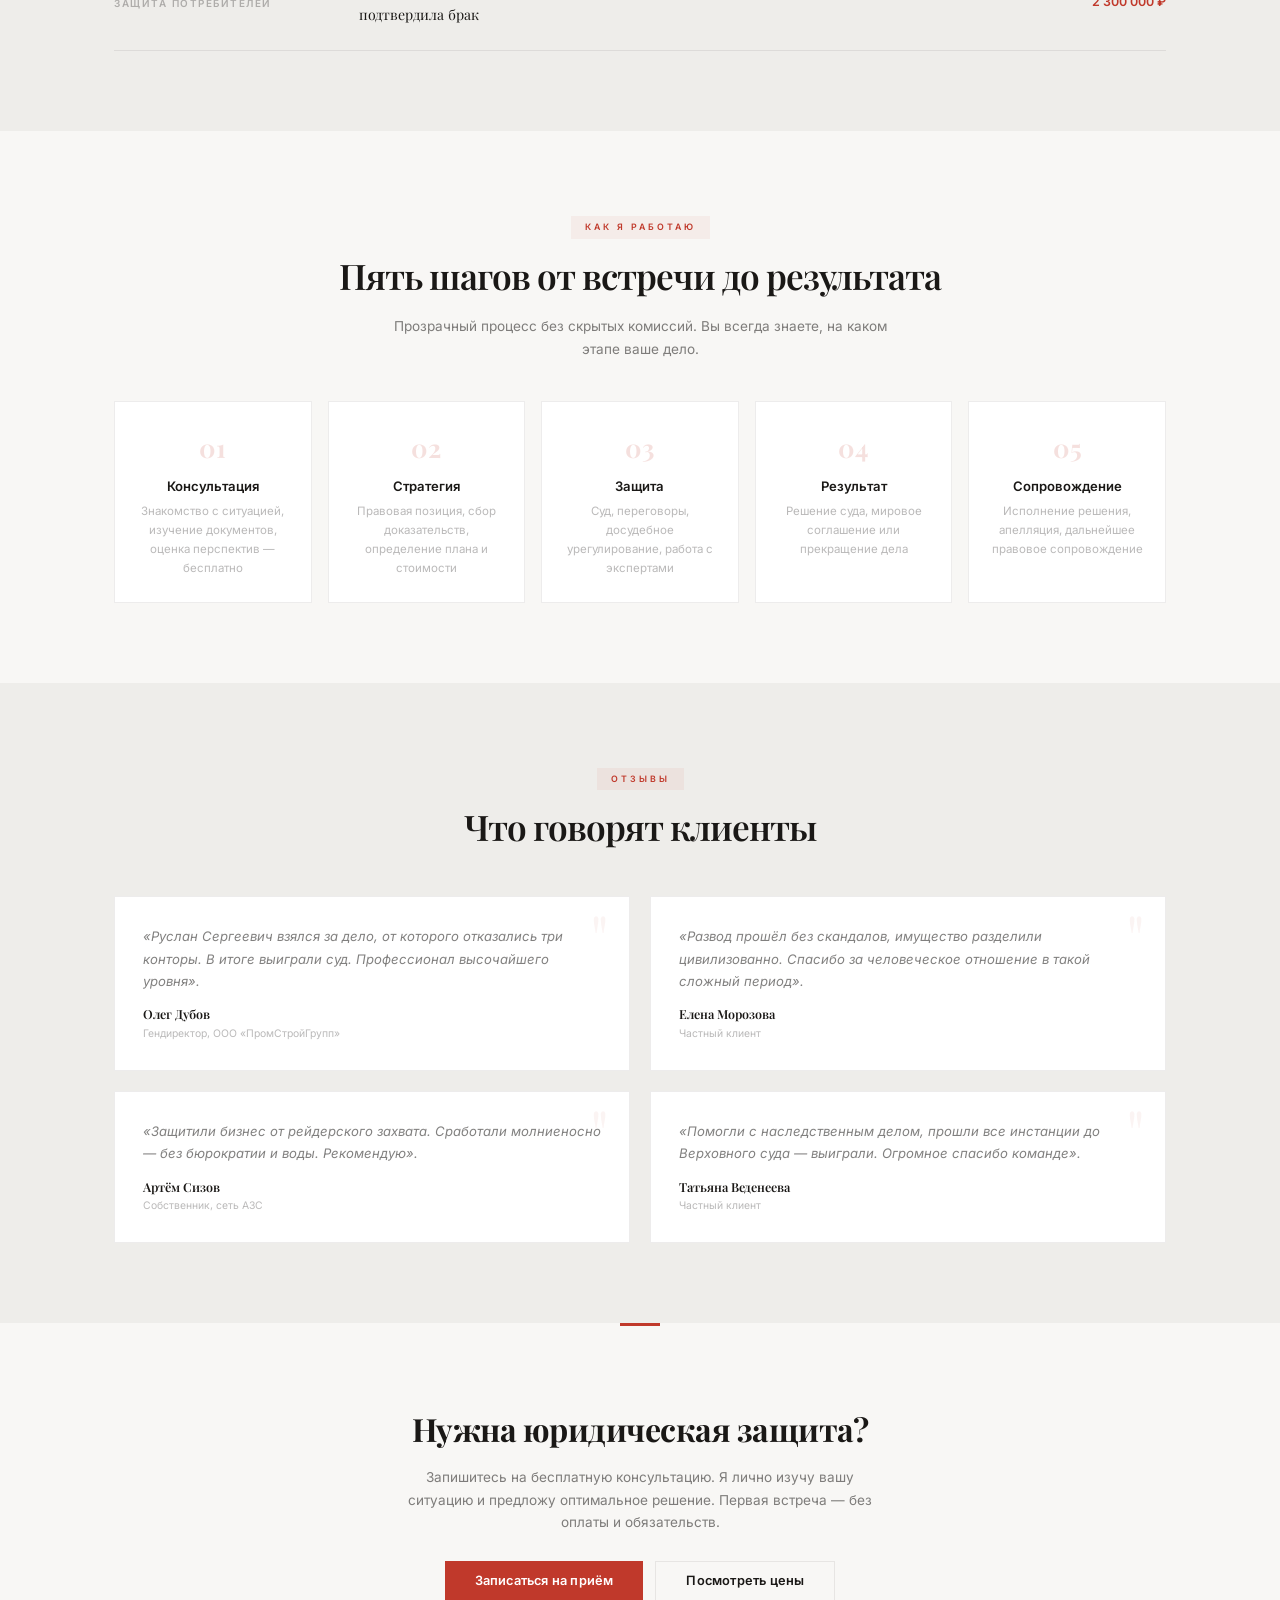
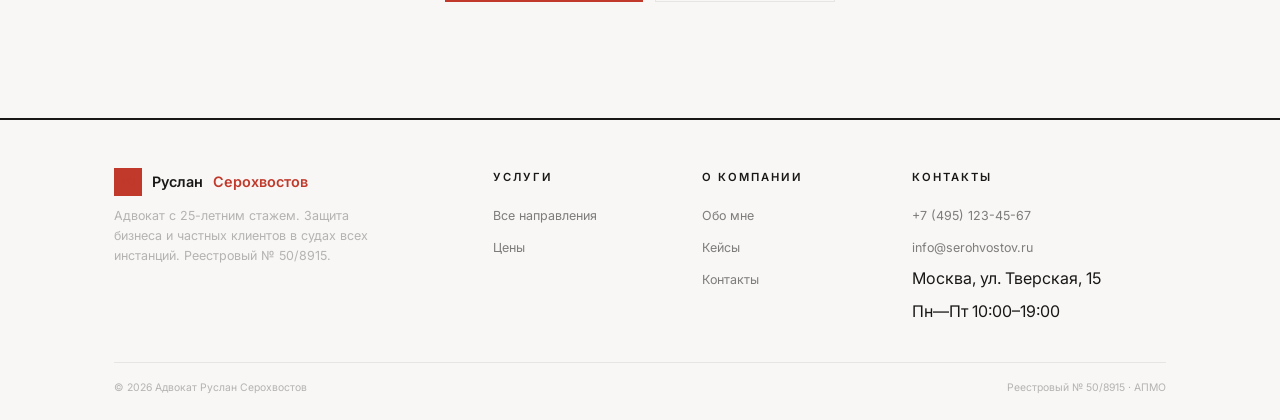
==== commit b8fc5715: "red border fix via hero-img-wrap" ====
--- a/index.html
+++ b/index.html
@@ -42,7 +42,7 @@
 <div><div class="stat-num">500+</div><div class="stat-label">Выигранных дел</div></div>
 </div>
 </div>
-<div class="hero-img" style="overflow:hidden"><img src="images/ruslan.jpg" alt="Адвокат Руслан Серохвостов" style="margin-top:40%;width:100%"></div>
+<div class="hero-img"><div class="hero-img-wrap"><img src="images/ruslan.jpg" alt="Адвокат Руслан Серохвостов" style="margin-top:40%;width:100%"></div></div>
 </div>
 </div>
 </section>
--- a/css/law.css
+++ b/css/law.css
@@ -41,9 +41,10 @@
 .stats{display:flex;gap:36px;padding-top:24px;border-top:1px solid var(--border)}
 .stat-num{font-family:var(--serif);font-size:1.6rem;font-weight:700;color:var(--red)}
 .stat-label{font-size:.68rem;color:var(--text3);text-transform:uppercase;letter-spacing:1px;margin-top:4px}
-.hero-img{position:relative;overflow:hidden}
+.hero-img{position:relative}
 .hero-img img{width:100%;aspect-ratio:3/4;object-fit:cover;filter:grayscale(.25);margin-top:0;object-position:50% 0%}
-.hero-img::before{content:'';position:absolute;inset:12px;border:2px solid var(--red);z-index:-1;transform:translate(6px,6px)}
+.hero-img-wrap{position:relative;overflow:hidden;width:100%;aspect-ratio:3/4}
+.hero-img::before{content:'';position:absolute;top:-6px;left:-6px;right:6px;bottom:6px;border:2px solid var(--red);z-index:2;pointer-events:none}
 
 /* TRUST */
 .trust{display:flex;gap:32px;justify-content:center;padding:28px 0;border-top:1px solid var(--border);border-bottom:1px solid var(--border)}
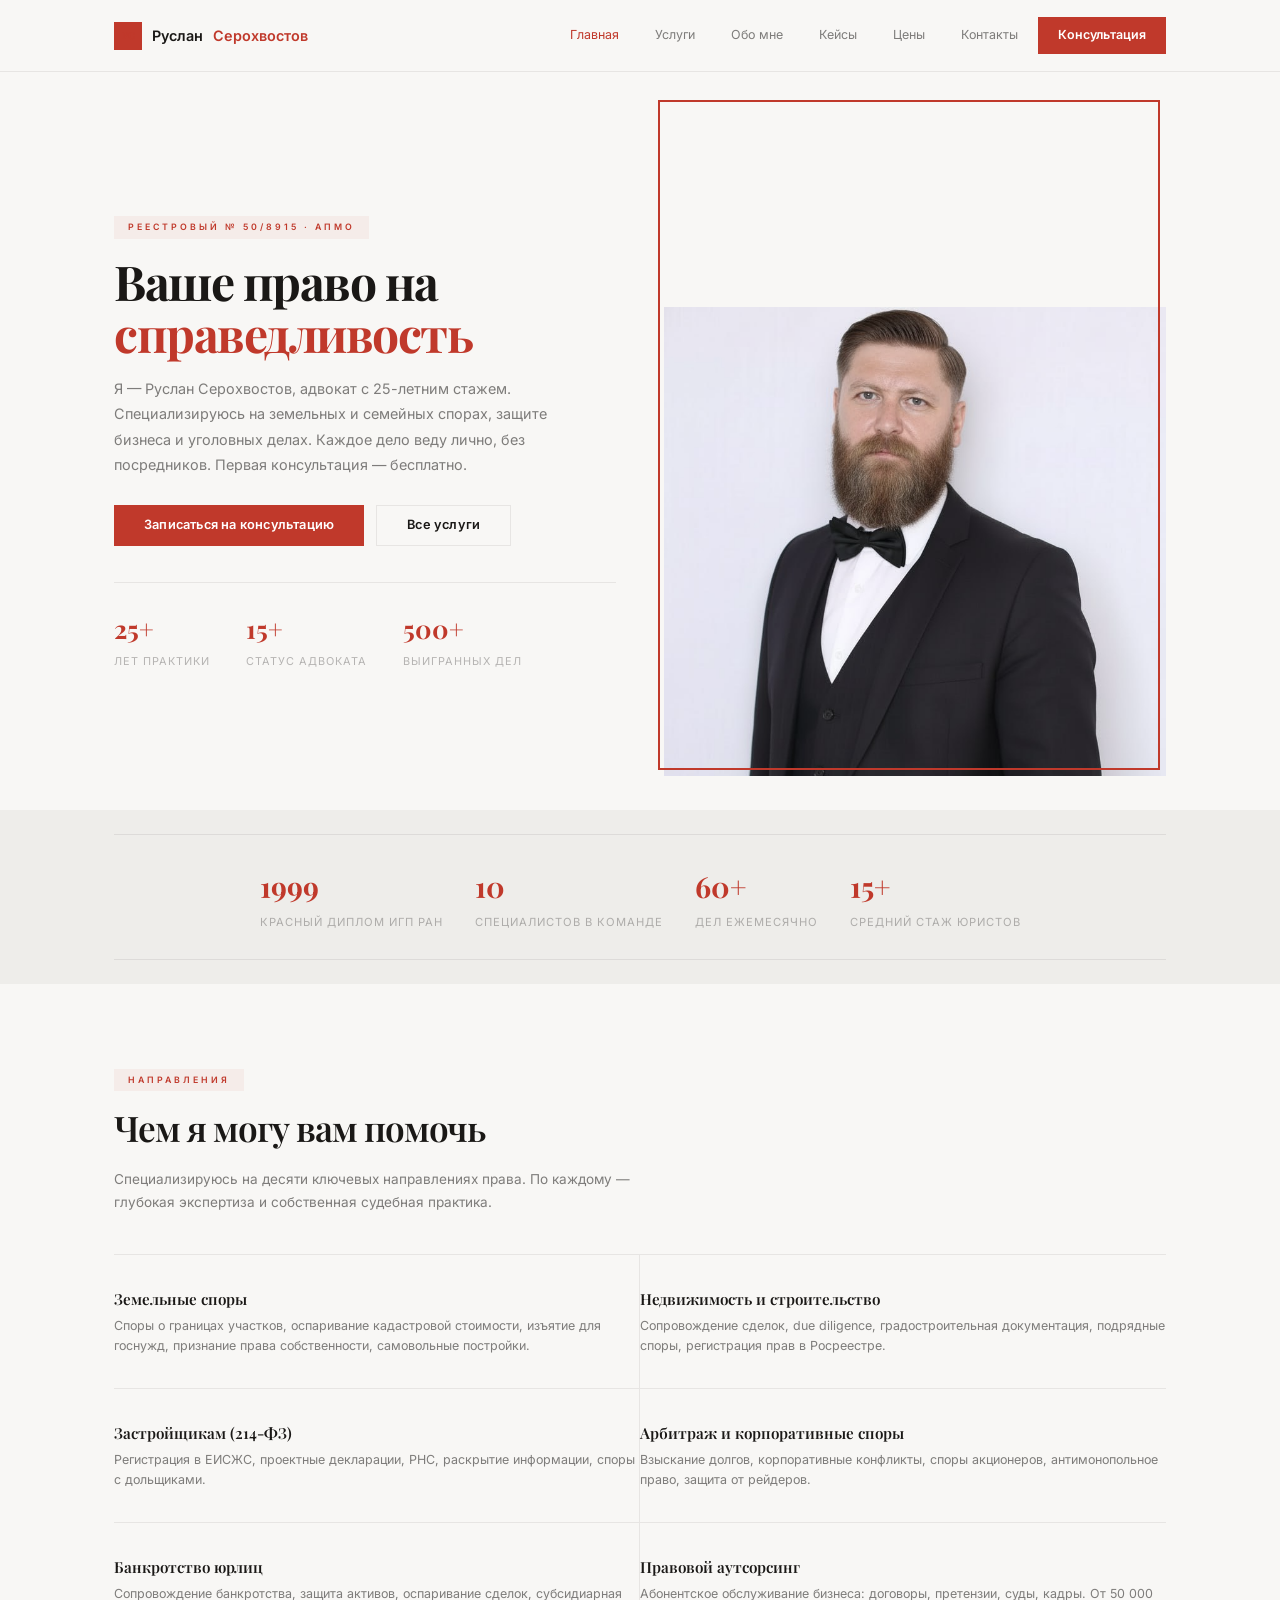
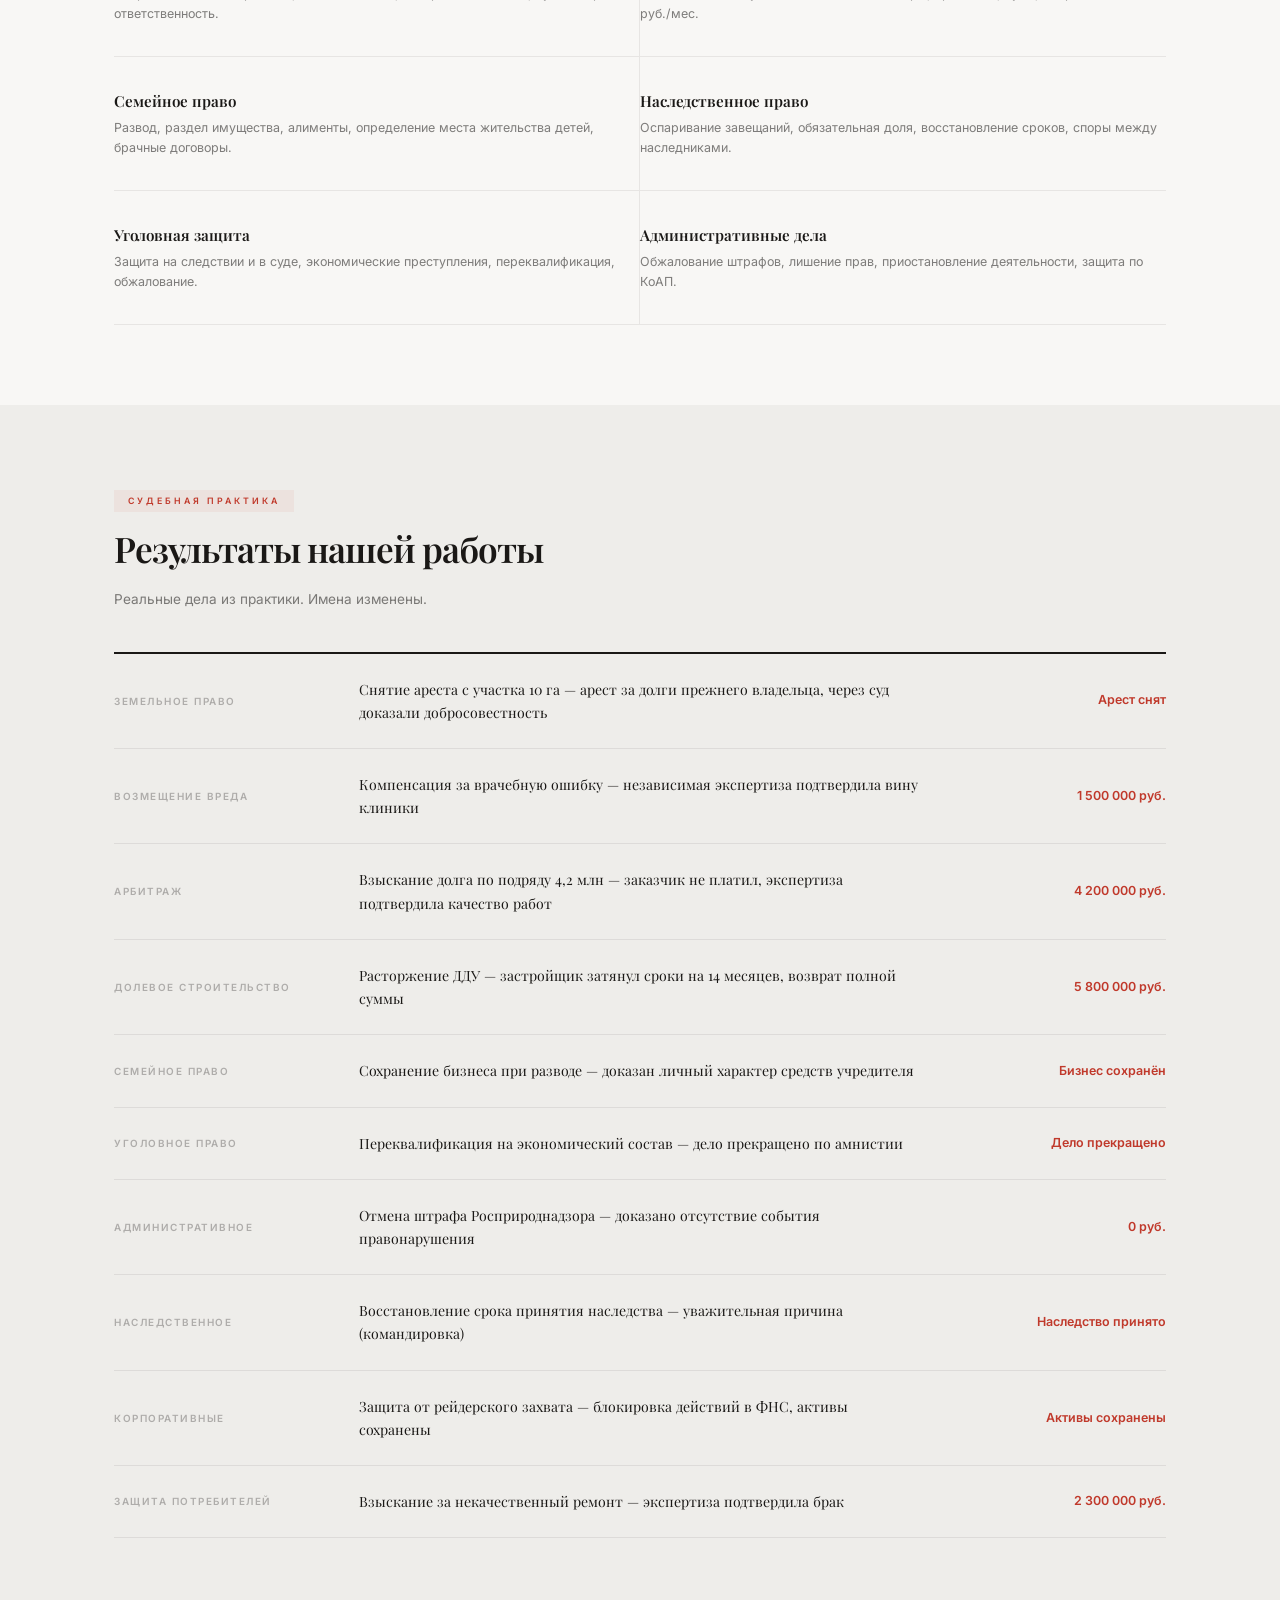
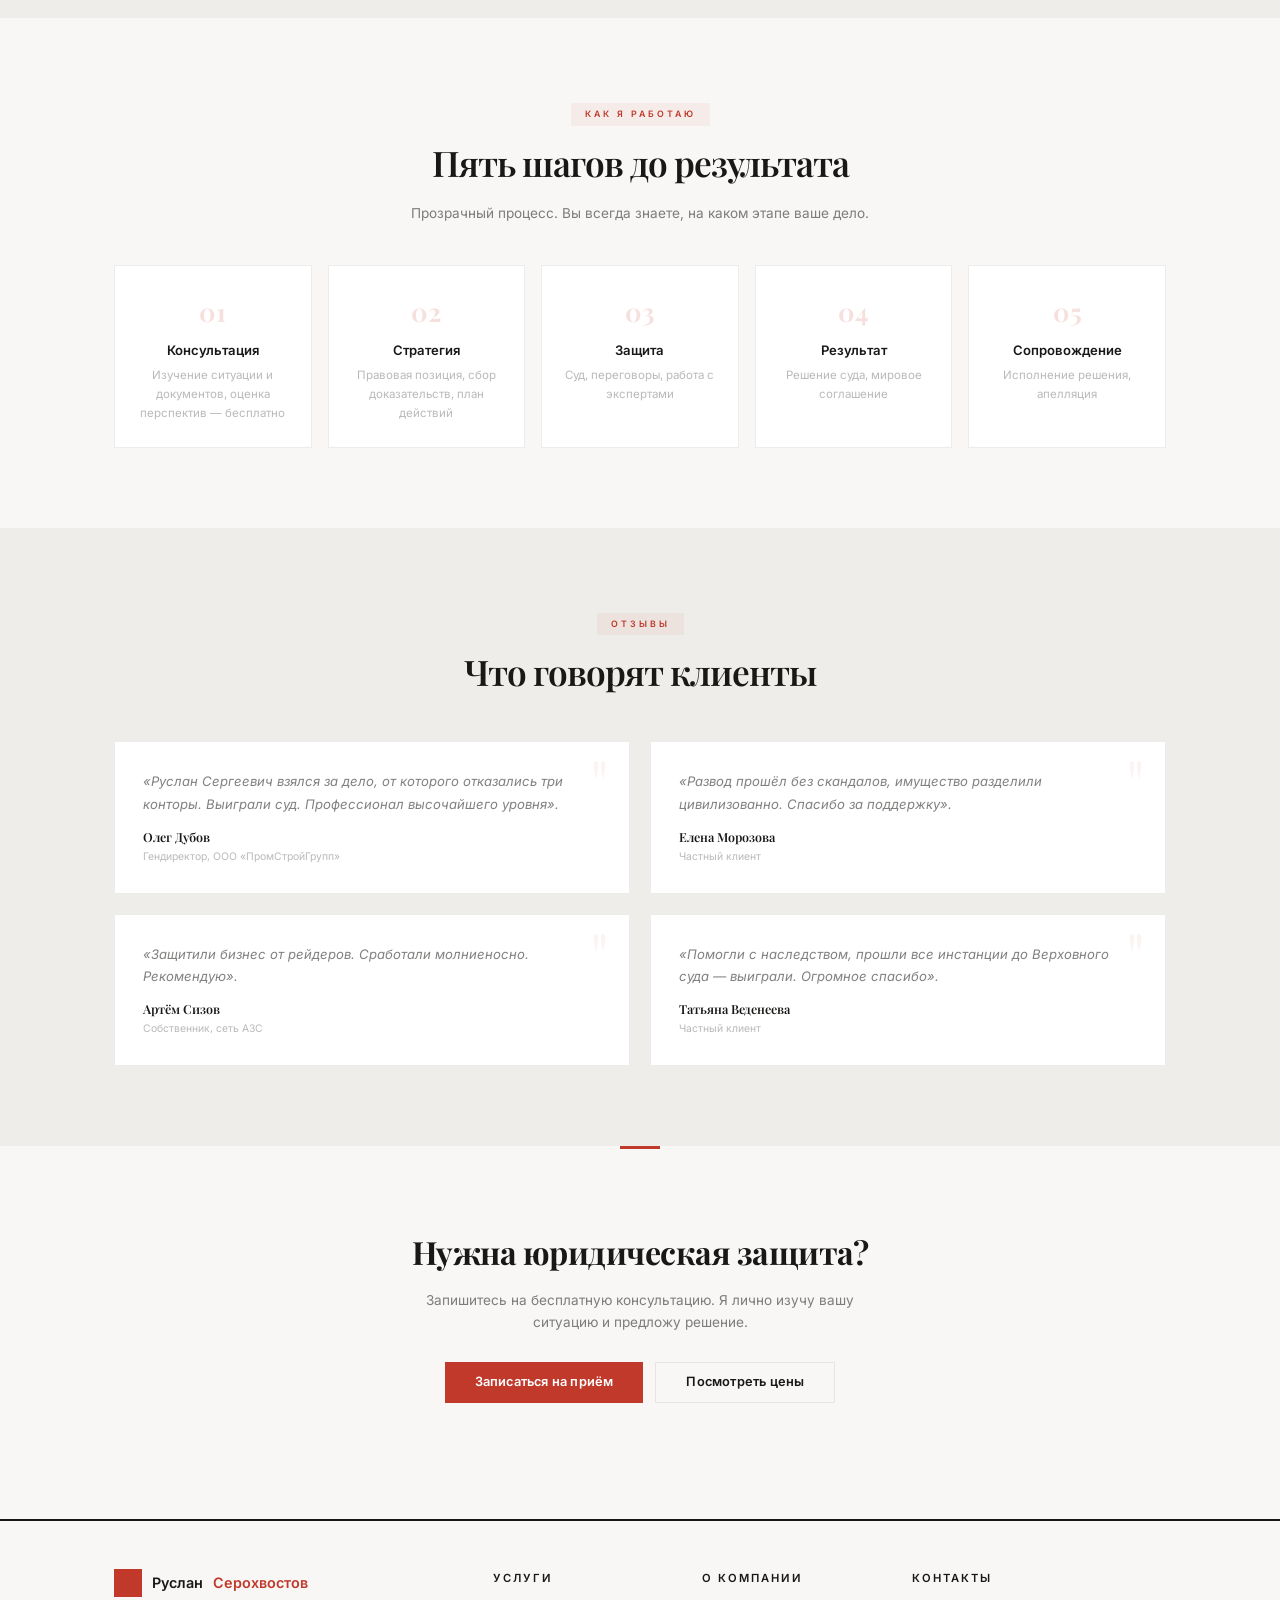
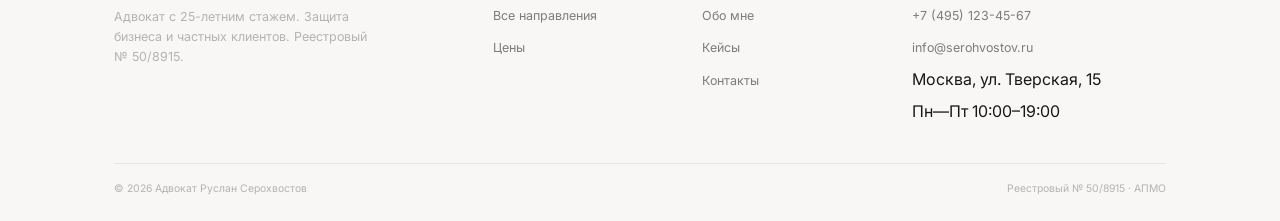
==== commit 660201af: "full rewrite all pages clean" ====
--- a/index.html
+++ b/index.html
@@ -3,16 +3,15 @@
 <head>
 <meta charset="UTF-8">
 <meta name="viewport" content="width=device-width,initial-scale=1.0">
-<meta name="description" content="Адвокат Руслан Серохвостов. 25 лет практики. Защита в суде. Земельные, семейные, арбитражные, уголовные дела. Бесплатная консультация. Москва.">
+<meta name="description" content="Адвокат Руслан Серохвостов. 25 лет практики. Защита в суде. Бесплатная консультация.">
 <title>Адвокат Руслан Серохвостов — защита в суде</title>
 <link rel="stylesheet" href="css/law.css">
 </head>
 <body>
-
 <header class="header">
 <div class="container">
 <a href="index.html" class="logo"><span class="logo-mark">РС</span>Руслан <span>Серохвостов</span></a>
-<nav class="nav">
+<nav class="nav" id="nav">
 <a href="index.html" class="active">Главная</a>
 <a href="services.html">Услуги</a>
 <a href="about.html">Обо мне</a>
@@ -24,7 +23,6 @@
 <button class="menu" id="menuBtn"><span></span><span></span><span></span></button>
 </div>
 </header>
-
 <section class="hero">
 <div class="container">
 <div class="hero-in">
@@ -46,7 +44,6 @@
 </div>
 </div>
 </section>
-
 <section class="section-alt" style="padding:24px 0">
 <div class="container">
 <div class="trust">
@@ -57,68 +54,64 @@
 </div>
 </div>
 </section>
-
 <section class="section" id="services">
 <div class="container">
 <div class="s-hdr">
 <span class="s-label">Направления</span>
 <h2 class="s-title">Чем я могу вам помочь</h2>
-<p class="s-sub">Специализируюсь на десяти ключевых направлениях права. По каждому — глубокая экспертиза, собственная судебная практика и десятки выигранных дел.</p>
+<p class="s-sub">Специализируюсь на десяти ключевых направлениях права. По каждому — глубокая экспертиза и собственная судебная практика.</p>
 </div>
 <div class="serv">
-<div class="serv-i"><div class="serv-t">Земельные споры</div><div class="serv-d">Споры о границах участков, оспаривание кадастровой стоимости, изъятие для госнужд, признание права собственности, самовольные постройки, дачная амнистия.</div></div>
+<div class="serv-i"><div class="serv-t">Земельные споры</div><div class="serv-d">Споры о границах участков, оспаривание кадастровой стоимости, изъятие для госнужд, признание права собственности, самовольные постройки.</div></div>
 <div class="serv-i"><div class="serv-t">Недвижимость и строительство</div><div class="serv-d">Сопровождение сделок, due diligence, градостроительная документация, подрядные споры, регистрация прав в Росреестре.</div></div>
-<div class="serv-i"><div class="serv-t">Застройщикам (214-ФЗ)</div><div class="serv-d">Регистрация в ЕИСЖС, проектные декларации, РНС, раскрытие информации, защита от потребительского экстремизма, споры с дольщиками.</div></div>
-<div class="serv-i"><div class="serv-t">Арбитраж и корпоративные споры</div><div class="serv-d">Взыскание долгов, корпоративные конфликты, споры акционеров, антимонопольное право, оспаривание сделок, защита от рейдеров.</div></div>
-<div class="serv-i"><div class="serv-t">Банкротство юрлиц</div><div class="serv-d">Сопровождение банкротства, защита активов, оспаривание сделок, субсидиарная ответственность, реструктуризация долгов.</div></div>
-<div class="serv-i"><div class="serv-t">Правовой аутсорсинг</div><div class="serv-d">Абонентское обслуживание бизнеса: договоры, претензии, суды, кадры, регистрация юрлиц. От 50 000 ₽/мес.</div></div>
-<div class="serv-i"><div class="serv-t">Семейное право</div><div class="serv-d">Развод, раздел имущества, алименты, определение места жительства детей, брачные договоры, порядок общения с ребёнком.</div></div>
-<div class="serv-i"><div class="serv-t">Наследственное право</div><div class="serv-d">Оспаривание завещаний, обязательная доля, восстановление сроков, споры между наследниками, защита в суде.</div></div>
-<div class="serv-i"><div class="serv-t">Уголовная защита</div><div class="serv-d">Защита на следствии и в суде, экономические преступления, смягчение приговора, переквалификация, обжалование, УДО.</div></div>
-<div class="serv-i"><div class="serv-t">Административные дела</div><div class="serv-d">Обжалование штрафов, лишение прав, приостановление деятельности, защита по КоАП в судах.</div></div>
+<div class="serv-i"><div class="serv-t">Застройщикам (214-ФЗ)</div><div class="serv-d">Регистрация в ЕИСЖС, проектные декларации, РНС, раскрытие информации, споры с дольщиками.</div></div>
+<div class="serv-i"><div class="serv-t">Арбитраж и корпоративные споры</div><div class="serv-d">Взыскание долгов, корпоративные конфликты, споры акционеров, антимонопольное право, защита от рейдеров.</div></div>
+<div class="serv-i"><div class="serv-t">Банкротство юрлиц</div><div class="serv-d">Сопровождение банкротства, защита активов, оспаривание сделок, субсидиарная ответственность.</div></div>
+<div class="serv-i"><div class="serv-t">Правовой аутсорсинг</div><div class="serv-d">Абонентское обслуживание бизнеса: договоры, претензии, суды, кадры. От 50 000 руб./мес.</div></div>
+<div class="serv-i"><div class="serv-t">Семейное право</div><div class="serv-d">Развод, раздел имущества, алименты, определение места жительства детей, брачные договоры.</div></div>
+<div class="serv-i"><div class="serv-t">Наследственное право</div><div class="serv-d">Оспаривание завещаний, обязательная доля, восстановление сроков, споры между наследниками.</div></div>
+<div class="serv-i"><div class="serv-t">Уголовная защита</div><div class="serv-d">Защита на следствии и в суде, экономические преступления, переквалификация, обжалование.</div></div>
+<div class="serv-i"><div class="serv-t">Административные дела</div><div class="serv-d">Обжалование штрафов, лишение прав, приостановление деятельности, защита по КоАП.</div></div>
 </div>
 </div>
 </section>
-
 <section class="section section-alt">
 <div class="container">
 <div class="s-hdr">
 <span class="s-label">Судебная практика</span>
 <h2 class="s-title">Результаты нашей работы</h2>
-<p class="s-sub">Реальные дела из практики. Имена изменены по этическим соображениям.</p>
+<p class="s-sub">Реальные дела из практики. Имена изменены.</p>
 </div>
 <div class="clist">
-<div class="crow"><div class="ccat">Земельное право</div><div class="cname">Снятие ареста с участка 10 га — арест за долги прежнего владельца, через АСГМ доказали добросовестность приобретения</div><div class="cout">Арест снят</div></div>
-<div class="crow"><div class="ccat">Возмещение вреда</div><div class="cname">Компенсация за врачебную ошибку после стоматологической операции — необратимые последствия, независимая экспертиза</div><div class="cout">1 500 000 ₽</div></div>
-<div class="crow"><div class="ccat">Арбитраж</div><div class="cname">Взыскание долга по строительному подряду 4,2 млн — заказчик не платил, экспертиза подтвердила качество</div><div class="cout">4 200 000 ₽</div></div>
-<div class="crow"><div class="ccat">Долевое строительство</div><div class="cname">Расторжение ДДУ — застройщик затянул сроки на 14 месяцев, возврат полной суммы плюс неустойка</div><div class="cout">5 800 000 ₽</div></div>
-<div class="crow"><div class="ccat">Семейное право</div><div class="cname">Сохранение бизнеса при разводе — доказан личный характер средств, которыми сформирован уставной капитал</div><div class="cout">Бизнес сохранён</div></div>
-<div class="crow"><div class="ccat">Уголовное право</div><div class="cname">Переквалификация со ст. 159 УК на экономический состав — дело прекращено по амнистии, реальный срок предотвращён</div><div class="cout">Дело прекращено</div></div>
-<div class="crow"><div class="ccat">Административное</div><div class="cname">Отмена штрафа Росприроднадзора 1,8 млн — доказано отсутствие события правонарушения</div><div class="cout">0 ₽</div></div>
-<div class="crow"><div class="ccat">Наследственное</div><div class="cname">Восстановление срока принятия наследства — уважительная причина (командировка за границу)</div><div class="cout">Наследство принято</div></div>
-<div class="crow"><div class="ccat">Корпоративные</div><div class="cname">Защита от рейдерского захвата — блокировка двойного юрлица в ФНС и регистраторе</div><div class="cout">Активы сохранены</div></div>
-<div class="crow"><div class="ccat">Защита потребителей</div><div class="cname">Взыскание за некачественный ремонт квартиры — судебная экспертиза подтвердила брак</div><div class="cout">2 300 000 ₽</div></div>
+<div class="crow"><div class="ccat">Земельное право</div><div class="cname">Снятие ареста с участка 10 га — арест за долги прежнего владельца, через суд доказали добросовестность</div><div class="cout">Арест снят</div></div>
+<div class="crow"><div class="ccat">Возмещение вреда</div><div class="cname">Компенсация за врачебную ошибку — независимая экспертиза подтвердила вину клиники</div><div class="cout">1 500 000 руб.</div></div>
+<div class="crow"><div class="ccat">Арбитраж</div><div class="cname">Взыскание долга по подряду 4,2 млн — заказчик не платил, экспертиза подтвердила качество работ</div><div class="cout">4 200 000 руб.</div></div>
+<div class="crow"><div class="ccat">Долевое строительство</div><div class="cname">Расторжение ДДУ — застройщик затянул сроки на 14 месяцев, возврат полной суммы</div><div class="cout">5 800 000 руб.</div></div>
+<div class="crow"><div class="ccat">Семейное право</div><div class="cname">Сохранение бизнеса при разводе — доказан личный характер средств учредителя</div><div class="cout">Бизнес сохранён</div></div>
+<div class="crow"><div class="ccat">Уголовное право</div><div class="cname">Переквалификация на экономический состав — дело прекращено по амнистии</div><div class="cout">Дело прекращено</div></div>
+<div class="crow"><div class="ccat">Административное</div><div class="cname">Отмена штрафа Росприроднадзора — доказано отсутствие события правонарушения</div><div class="cout">0 руб.</div></div>
+<div class="crow"><div class="ccat">Наследственное</div><div class="cname">Восстановление срока принятия наследства — уважительная причина (командировка)</div><div class="cout">Наследство принято</div></div>
+<div class="crow"><div class="ccat">Корпоративные</div><div class="cname">Защита от рейдерского захвата — блокировка действий в ФНС, активы сохранены</div><div class="cout">Активы сохранены</div></div>
+<div class="crow"><div class="ccat">Защита потребителей</div><div class="cname">Взыскание за некачественный ремонт — экспертиза подтвердила брак</div><div class="cout">2 300 000 руб.</div></div>
 </div>
 </div>
 </section>
-
 <section class="section">
 <div class="container">
 <div class="s-hdr" style="text-align:center">
 <span class="s-label">Как я работаю</span>
-<h2 class="s-title">Пять шагов от встречи до результата</h2>
-<p class="s-sub" style="margin:8px auto 0">Прозрачный процесс без скрытых комиссий. Вы всегда знаете, на каком этапе ваше дело.</p>
+<h2 class="s-title">Пять шагов до результата</h2>
+<p class="s-sub" style="margin:8px auto 0">Прозрачный процесс. Вы всегда знаете, на каком этапе ваше дело.</p>
 </div>
 <div class="pgrid">
-<div class="pcard"><div class="pt">Консультация</div><div class="pd">Знакомство с ситуацией, изучение документов, оценка перспектив — бесплатно</div></div>
-<div class="pcard"><div class="pt">Стратегия</div><div class="pd">Правовая позиция, сбор доказательств, определение плана и стоимости</div></div>
-<div class="pcard"><div class="pt">Защита</div><div class="pd">Суд, переговоры, досудебное урегулирование, работа с экспертами</div></div>
-<div class="pcard"><div class="pt">Результат</div><div class="pd">Решение суда, мировое соглашение или прекращение дела</div></div>
-<div class="pcard"><div class="pt">Сопровождение</div><div class="pd">Исполнение решения, апелляция, дальнейшее правовое сопровождение</div></div>
+<div class="pcard"><div class="pt">Консультация</div><div class="pd">Изучение ситуации и документов, оценка перспектив — бесплатно</div></div>
+<div class="pcard"><div class="pt">Стратегия</div><div class="pd">Правовая позиция, сбор доказательств, план действий</div></div>
+<div class="pcard"><div class="pt">Защита</div><div class="pd">Суд, переговоры, работа с экспертами</div></div>
+<div class="pcard"><div class="pt">Результат</div><div class="pd">Решение суда, мировое соглашение</div></div>
+<div class="pcard"><div class="pt">Сопровождение</div><div class="pd">Исполнение решения, апелляция</div></div>
 </div>
 </div>
 </section>
-
 <section class="section section-alt">
 <div class="container">
 <div class="s-hdr" style="text-align:center">
@@ -126,32 +119,27 @@
 <h2 class="s-title">Что говорят клиенты</h2>
 </div>
 <div class="tgrid">
-<div class="tcard"><div class="tt">«Руслан Сергеевич взялся за дело, от которого отказались три конторы. В итоге выиграли суд. Профессионал высочайшего уровня».</div><div class="ta">Олег Дубов</div><div class="tr">Гендиректор, ООО «ПромСтройГрупп»</div></div>
-<div class="tcard"><div class="tt">«Развод прошёл без скандалов, имущество разделили цивилизованно. Спасибо за человеческое отношение в такой сложный период».</div><div class="ta">Елена Морозова</div><div class="tr">Частный клиент</div></div>
-<div class="tcard"><div class="tt">«Защитили бизнес от рейдерского захвата. Сработали молниеносно — без бюрократии и воды. Рекомендую».</div><div class="ta">Артём Сизов</div><div class="tr">Собственник, сеть АЗС</div></div>
-<div class="tcard"><div class="tt">«Помогли с наследственным делом, прошли все инстанции до Верховного суда — выиграли. Огромное спасибо команде».</div><div class="ta">Татьяна Веденеева</div><div class="tr">Частный клиент</div></div>
+<div class="tcard"><div class="tt">«Руслан Сергеевич взялся за дело, от которого отказались три конторы. Выиграли суд. Профессионал высочайшего уровня».</div><div class="ta">Олег Дубов</div><div class="tr">Гендиректор, ООО «ПромСтройГрупп»</div></div>
+<div class="tcard"><div class="tt">«Развод прошёл без скандалов, имущество разделили цивилизованно. Спасибо за поддержку».</div><div class="ta">Елена Морозова</div><div class="tr">Частный клиент</div></div>
+<div class="tcard"><div class="tt">«Защитили бизнес от рейдеров. Сработали молниеносно. Рекомендую».</div><div class="ta">Артём Сизов</div><div class="tr">Собственник, сеть АЗС</div></div>
+<div class="tcard"><div class="tt">«Помогли с наследством, прошли все инстанции до Верховного суда — выиграли. Огромное спасибо».</div><div class="ta">Татьяна Веденеева</div><div class="tr">Частный клиент</div></div>
 </div>
 </div>
 </section>
-
 <section class="section cta">
 <div class="container">
 <h2>Нужна юридическая защита?</h2>
-<p>Запишитесь на бесплатную консультацию. Я лично изучу вашу ситуацию и предложу оптимальное решение. Первая встреча — без оплаты и обязательств.</p>
+<p>Запишитесь на бесплатную консультацию. Я лично изучу вашу ситуацию и предложу решение.</p>
 <div class="btns">
 <a href="contacts.html" class="btn btn-primary">Записаться на приём</a>
 <a href="prices.html" class="btn btn-ghost">Посмотреть цены</a>
 </div>
 </div>
 </section>
-
 <footer class="footer">
 <div class="container">
 <div class="fgrid">
-<div>
-<a href="index.html" class="logo"><span class="logo-mark">РС</span>Руслан <span>Серохвостов</span></a>
-<p class="fdesc">Адвокат с 25-летним стажем. Защита бизнеса и частных клиентов в судах всех инстанций. Реестровый № 50/8915.</p>
-</div>
+<div><a href="index.html" class="logo"><span class="logo-mark">РС</span>Руслан <span>Серохвостов</span></a><p class="fdesc">Адвокат с 25-летним стажем. Защита бизнеса и частных клиентов. Реестровый № 50/8915.</p></div>
 <div><h4>Услуги</h4><ul class="flinks"><li><a href="services.html">Все направления</a></li><li><a href="prices.html">Цены</a></li></ul></div>
 <div><h4>О компании</h4><ul class="flinks"><li><a href="about.html">Обо мне</a></li><li><a href="cases.html">Кейсы</a></li><li><a href="contacts.html">Контакты</a></li></ul></div>
 <div><h4>Контакты</h4><ul class="flinks"><li><a href="tel:+74951234567">+7 (495) 123-45-67</a></li><li><a href="mailto:info@serohvostov.ru">info@serohvostov.ru</a></li><li>Москва, ул. Тверская, 15</li><li>Пн—Пт 10:00–19:00</li></ul></div>
@@ -159,13 +147,11 @@
 <div class="fbot"><span>© 2026 Адвокат Руслан Серохвостов</span><span>Реестровый № 50/8915 · АПМО</span></div>
 </div>
 </footer>
-
 <script>
 document.getElementById('menuBtn').addEventListener('touchstart',function(e){
   e.preventDefault();
   document.querySelector('.nav').classList.toggle('active');
 });
 </script>
-
 </body>
 </html>
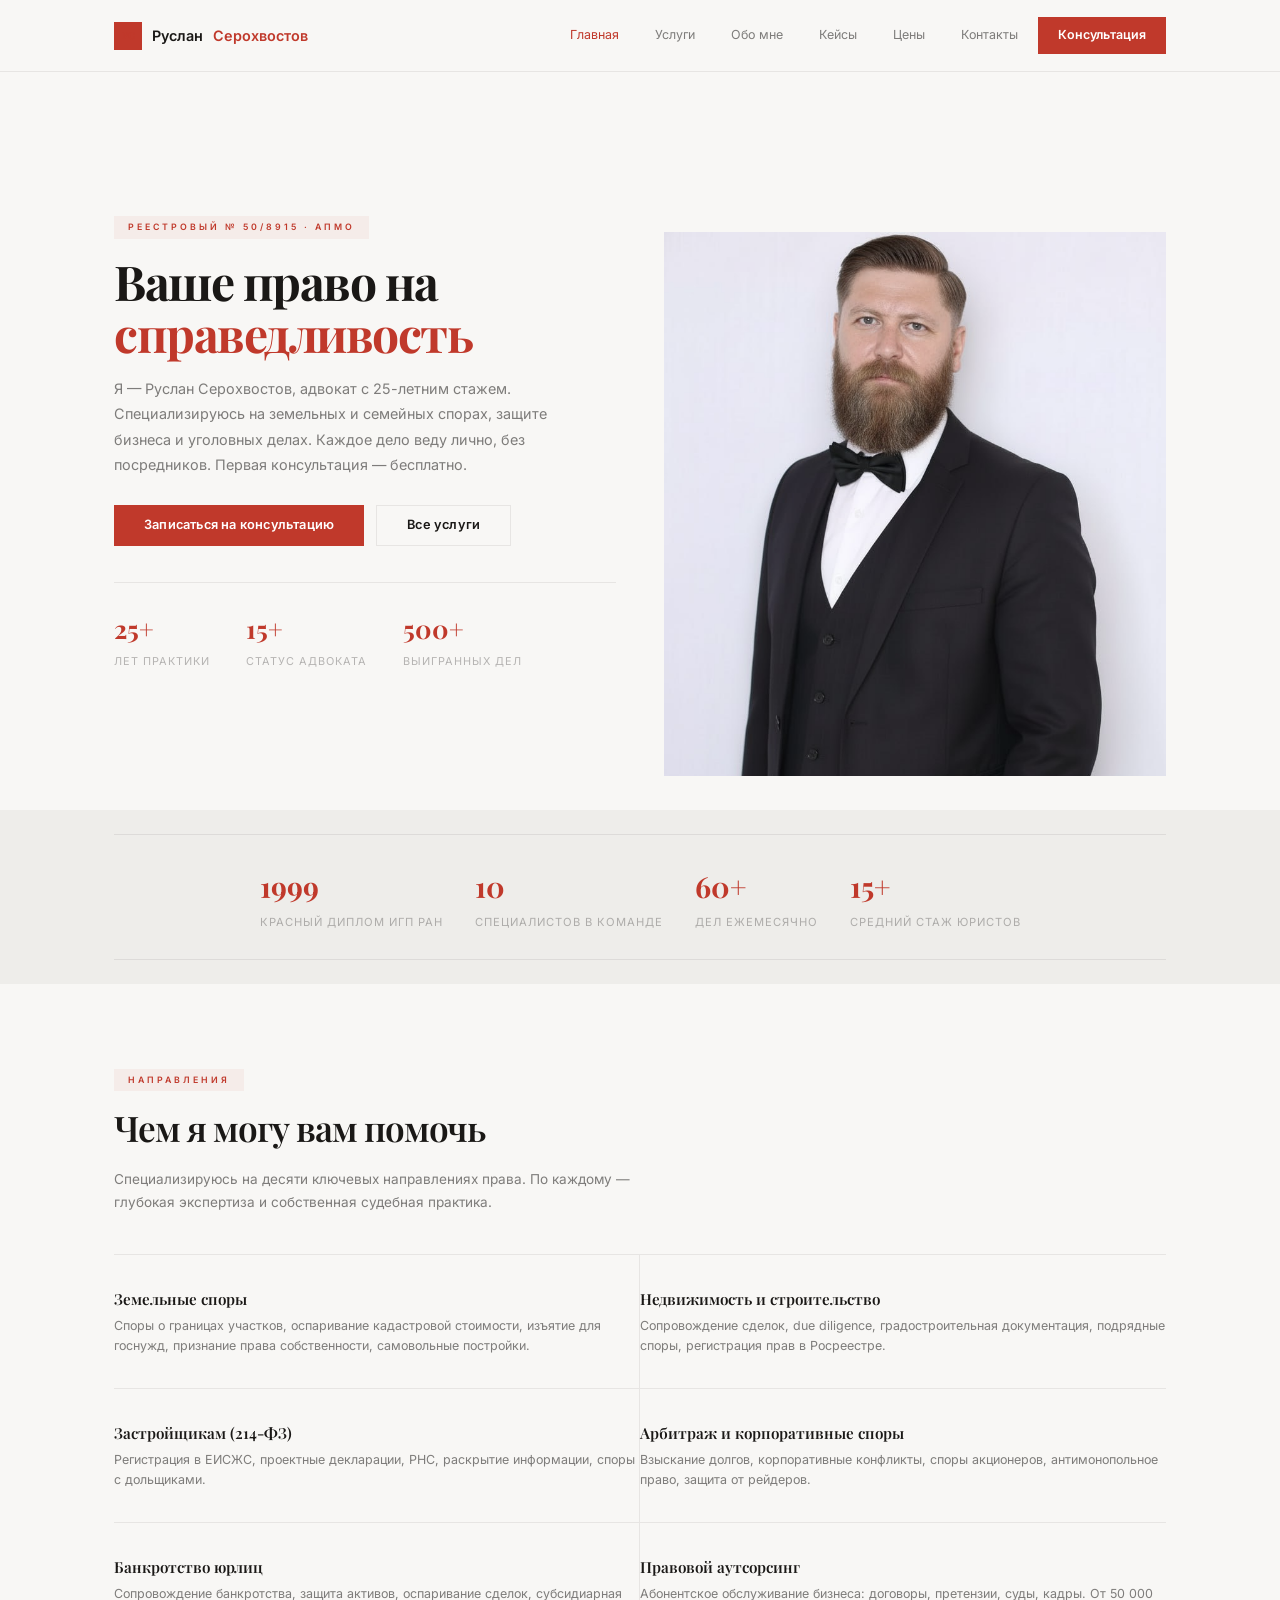
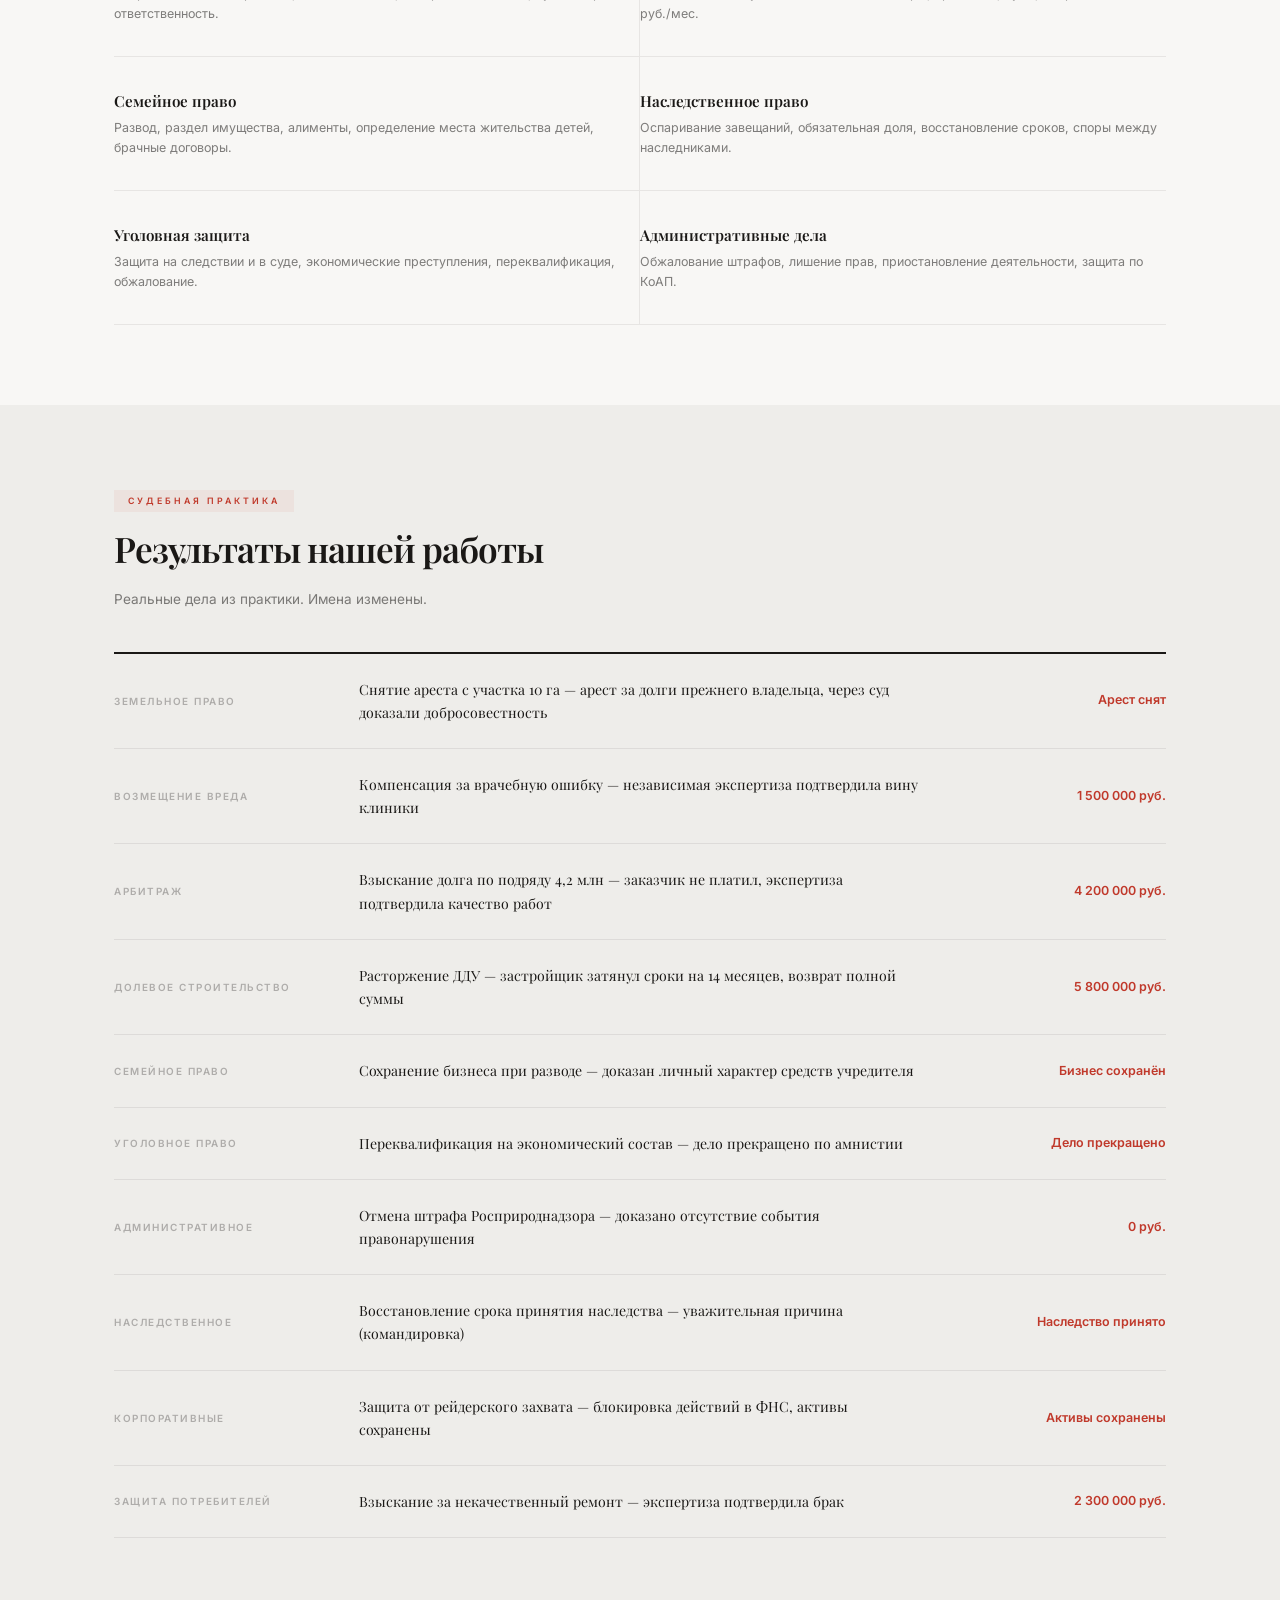
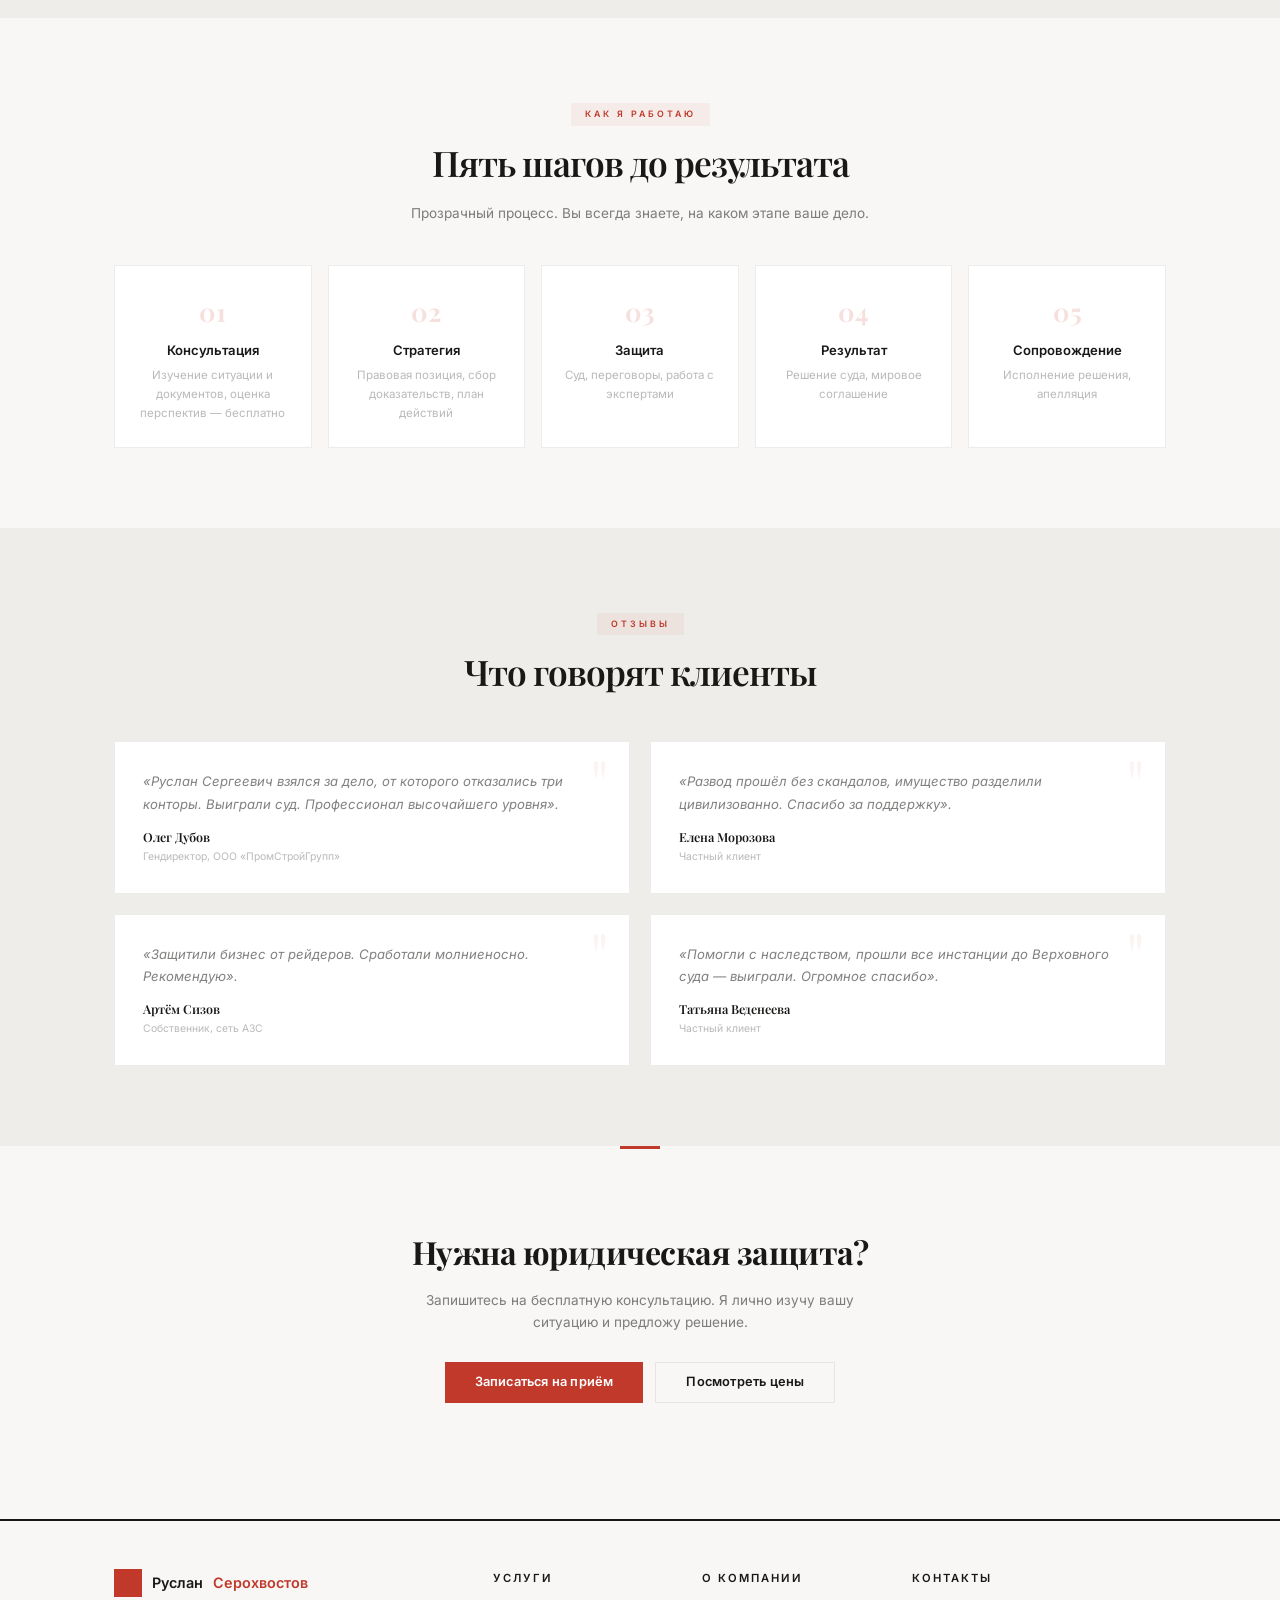
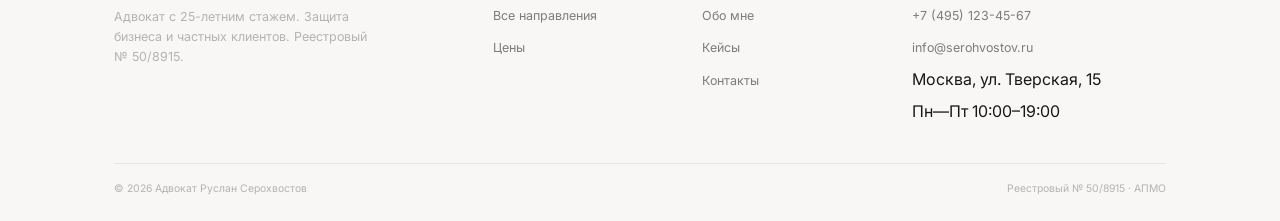
==== commit 811c1b73: "red border on hero-img-wrap + photo 25% top" ====
--- a/index.html
+++ b/index.html
@@ -40,7 +40,7 @@
 <div><div class="stat-num">500+</div><div class="stat-label">Выигранных дел</div></div>
 </div>
 </div>
-<div class="hero-img"><div class="hero-img-wrap"><img src="images/ruslan.jpg" alt="Адвокат Руслан Серохвостов" style="margin-top:40%;width:100%"></div></div>
+<div class="hero-img"><div class="hero-img-wrap"><img src="images/ruslan.jpg" alt="Адвокат Руслан Серохвостов" style="margin-top:25%;width:100%"></div></div>
 </div>
 </div>
 </section>
--- a/css/law.css
+++ b/css/law.css
@@ -44,7 +44,7 @@
 .hero-img{position:relative}
 .hero-img img{width:100%;aspect-ratio:3/4;object-fit:cover;filter:grayscale(.25);margin-top:0;object-position:50% 0%}
 .hero-img-wrap{position:relative;overflow:hidden;width:100%;aspect-ratio:3/4}
-.hero-img::before{content:'';position:absolute;top:-6px;left:-6px;right:6px;bottom:6px;border:2px solid var(--red);z-index:2;pointer-events:none}
+.hero-img-wrap::before{content:'';position:absolute;inset:-6px;border:2px solid var(--red);z-index:2;pointer-events:none}
 
 /* TRUST */
 .trust{display:flex;gap:32px;justify-content:center;padding:28px 0;border-top:1px solid var(--border);border-bottom:1px solid var(--border)}
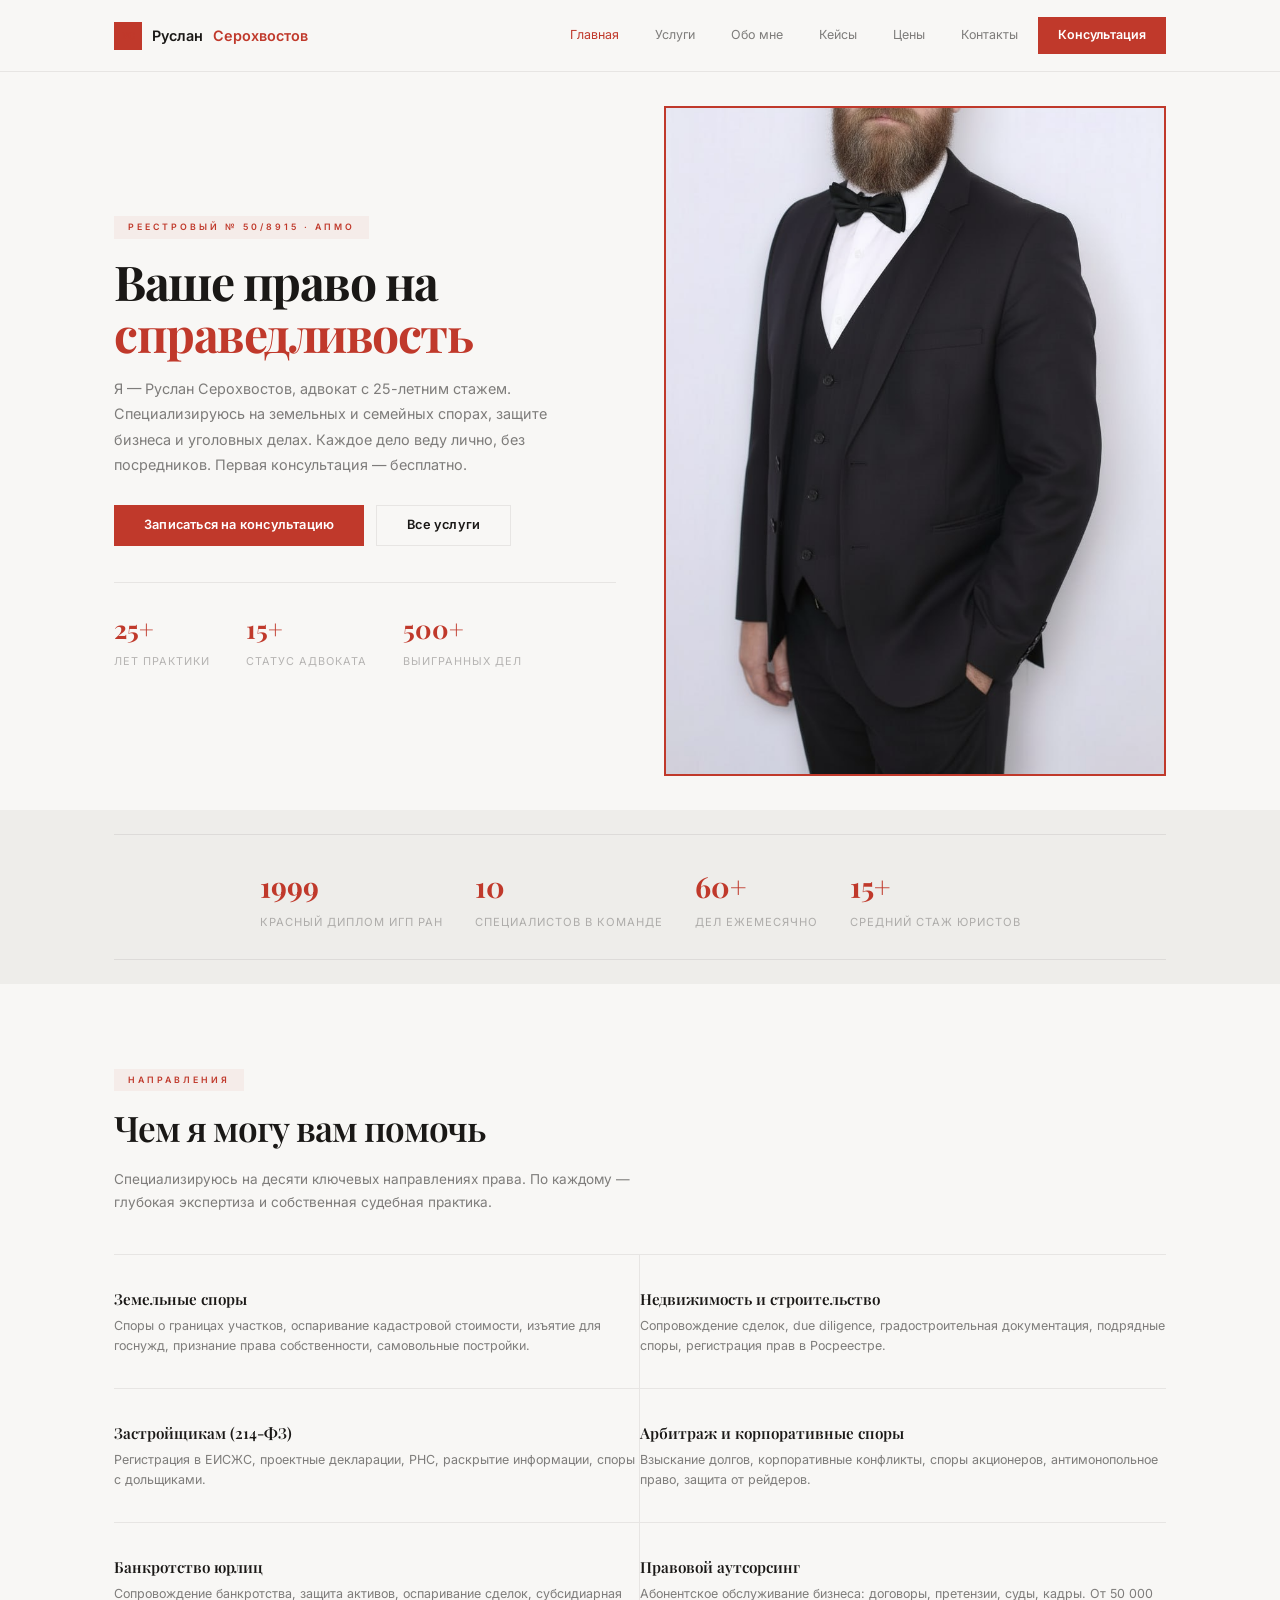
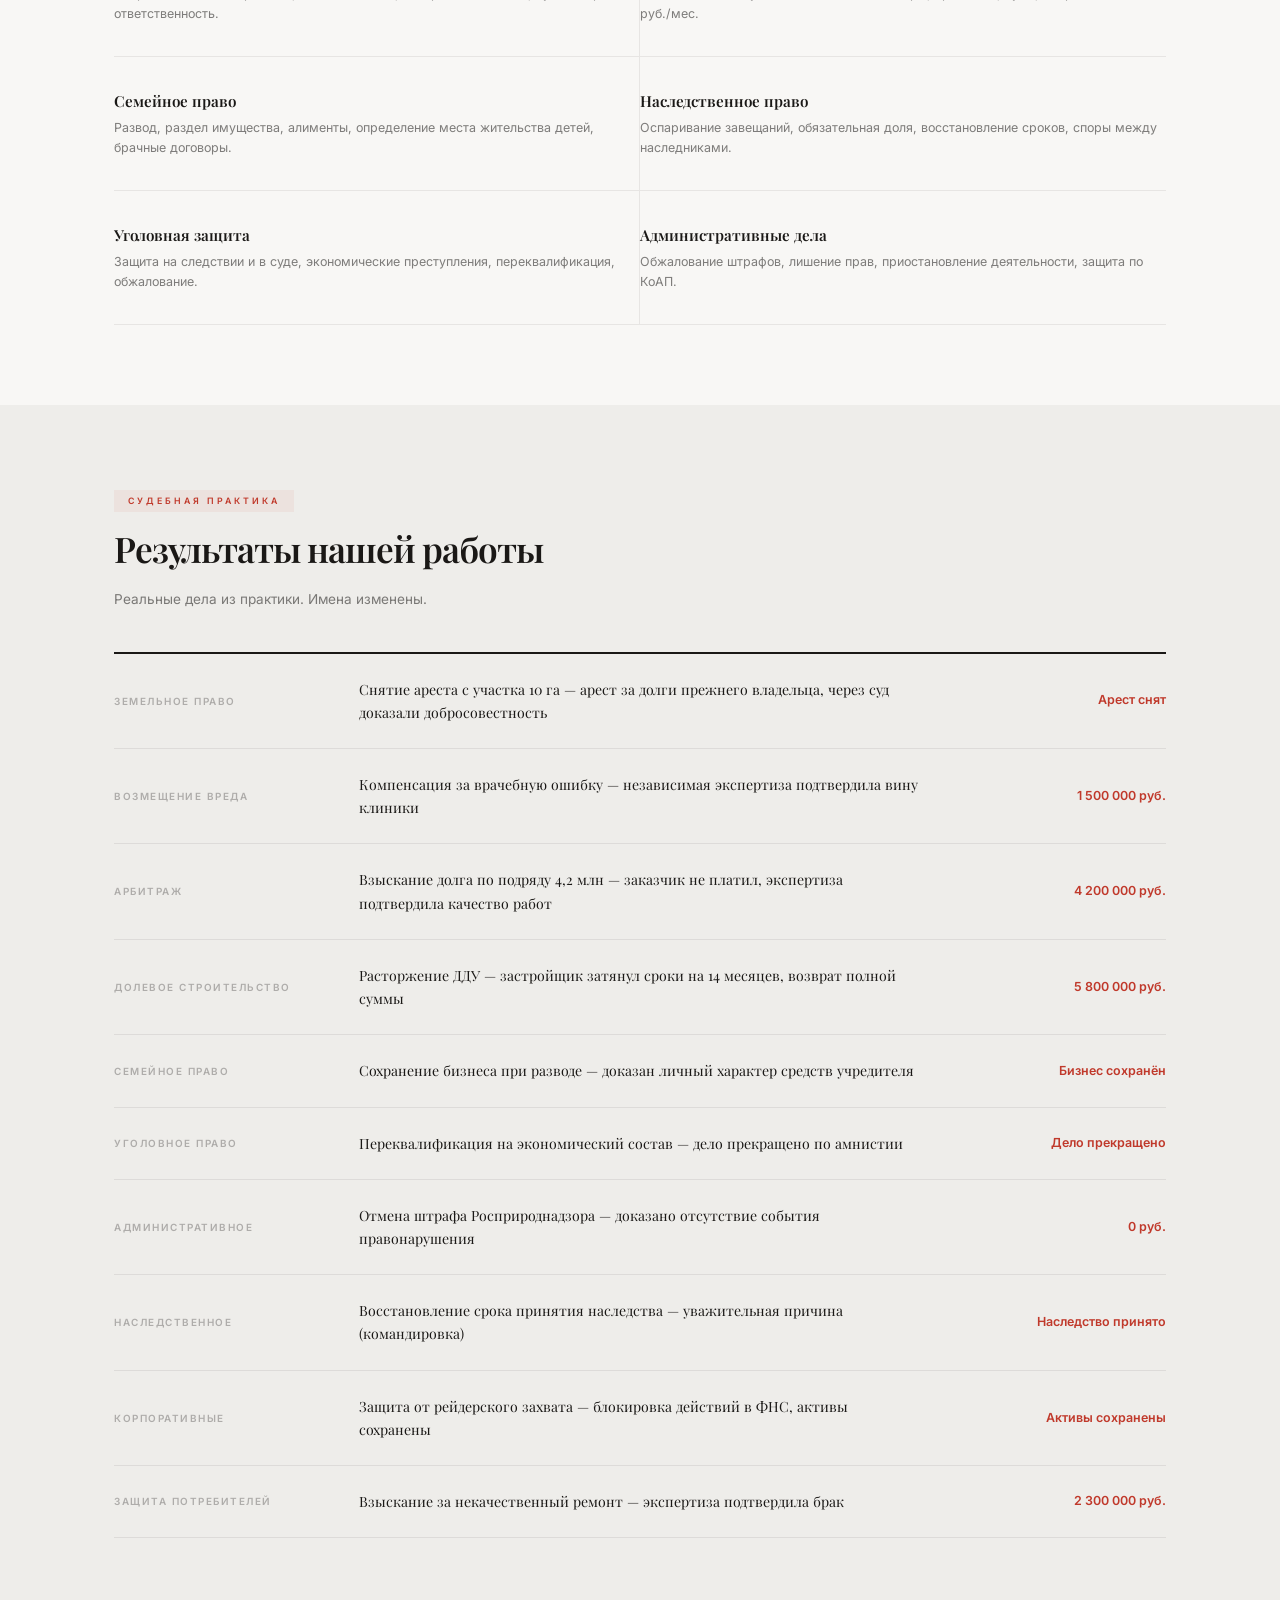
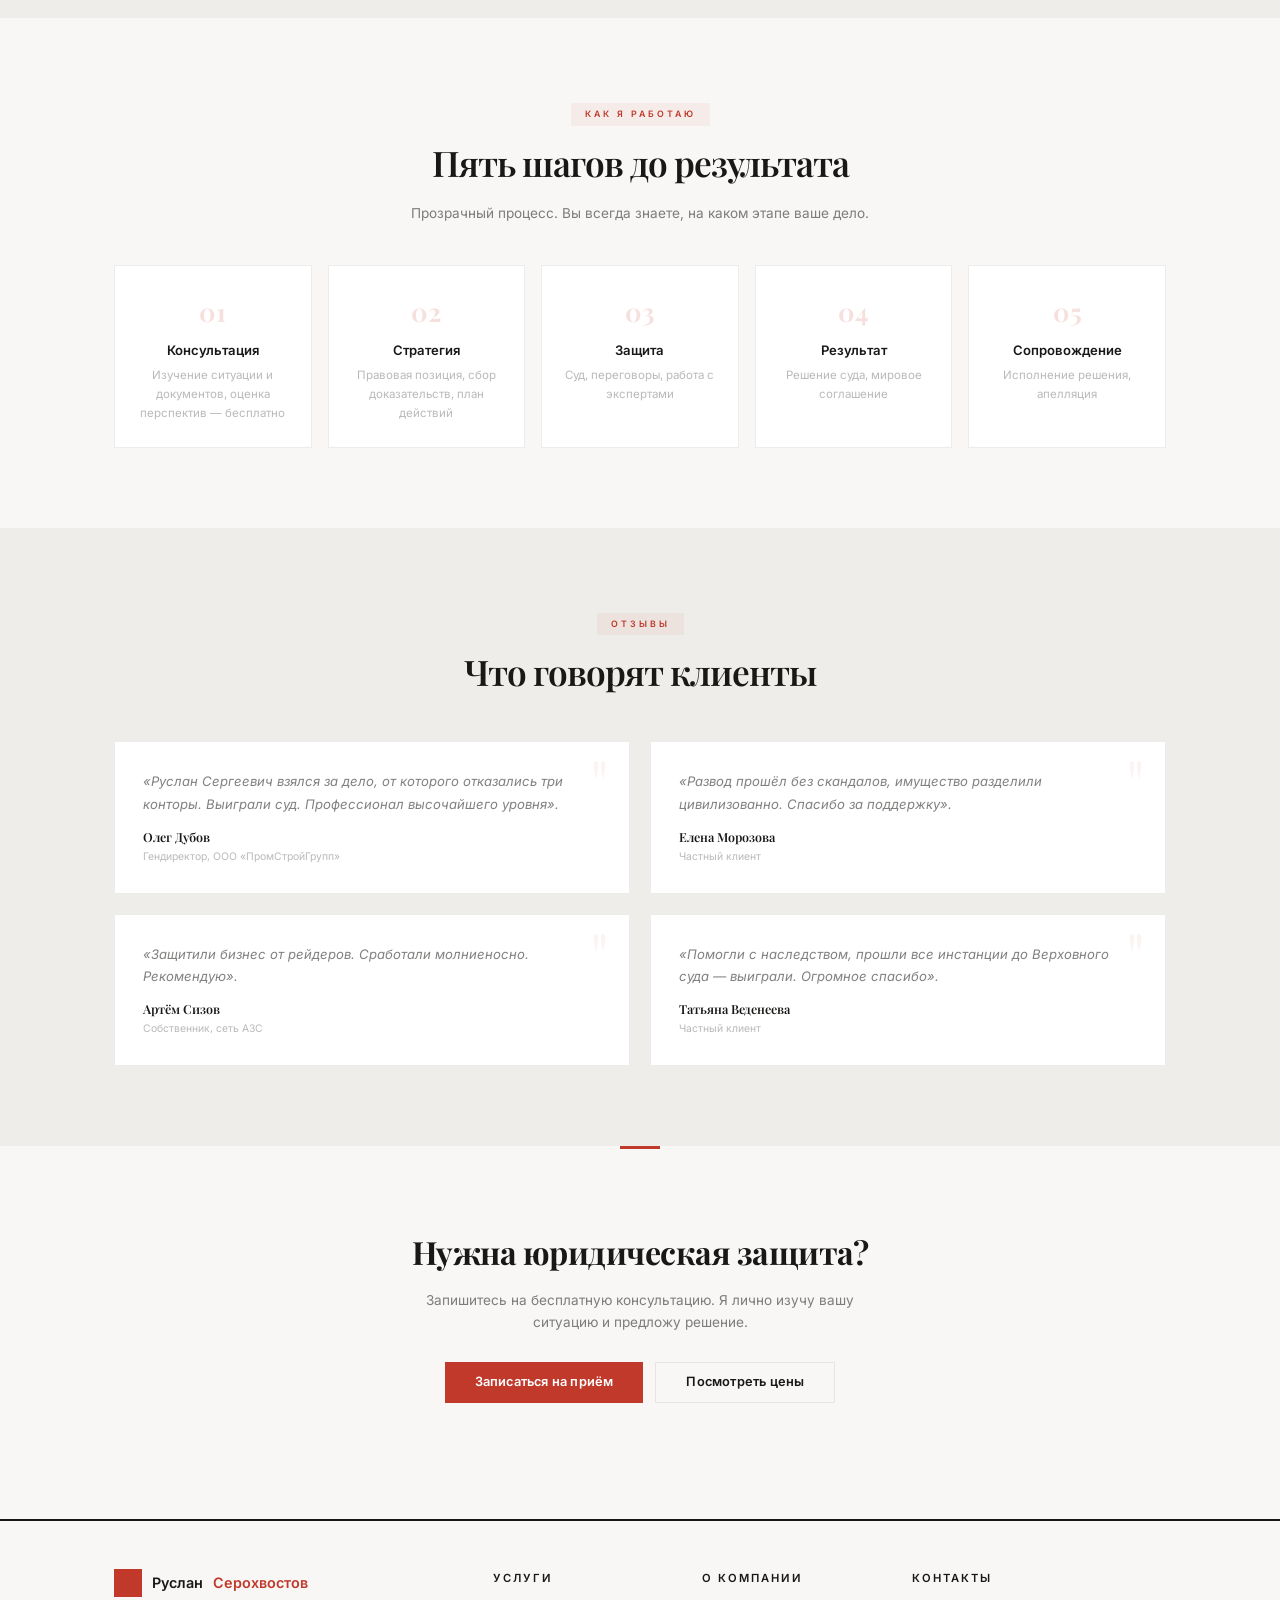
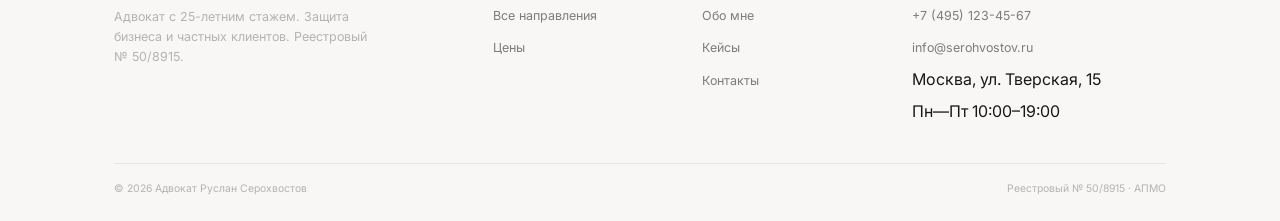
==== commit 60721e6e: "index photo object-position 100% bottom, border exact" ====
--- a/index.html
+++ b/index.html
@@ -40,7 +40,7 @@
 <div><div class="stat-num">500+</div><div class="stat-label">Выигранных дел</div></div>
 </div>
 </div>
-<div class="hero-img"><div class="hero-img-wrap"><img src="images/ruslan.jpg" alt="Адвокат Руслан Серохвостов" style="margin-top:25%;width:100%"></div></div>
+<div class="hero-img"><div class="hero-img-wrap"><img src="images/ruslan.jpg" alt="Адвокат Руслан Серохвостов" style="object-position:50% 100%"></div></div>
 </div>
 </div>
 </section>
--- a/css/law.css
+++ b/css/law.css
@@ -44,7 +44,7 @@
 .hero-img{position:relative}
 .hero-img img{width:100%;aspect-ratio:3/4;object-fit:cover;filter:grayscale(.25);margin-top:0;object-position:50% 0%}
 .hero-img-wrap{position:relative;overflow:hidden;width:100%;aspect-ratio:3/4}
-.hero-img-wrap::before{content:'';position:absolute;inset:-6px;border:2px solid var(--red);z-index:2;pointer-events:none}
+.hero-img-wrap::before{content:'';position:absolute;inset:0;border:2px solid var(--red);z-index:2;pointer-events:none}
 
 /* TRUST */
 .trust{display:flex;gap:32px;justify-content:center;padding:28px 0;border-top:1px solid var(--border);border-bottom:1px solid var(--border)}
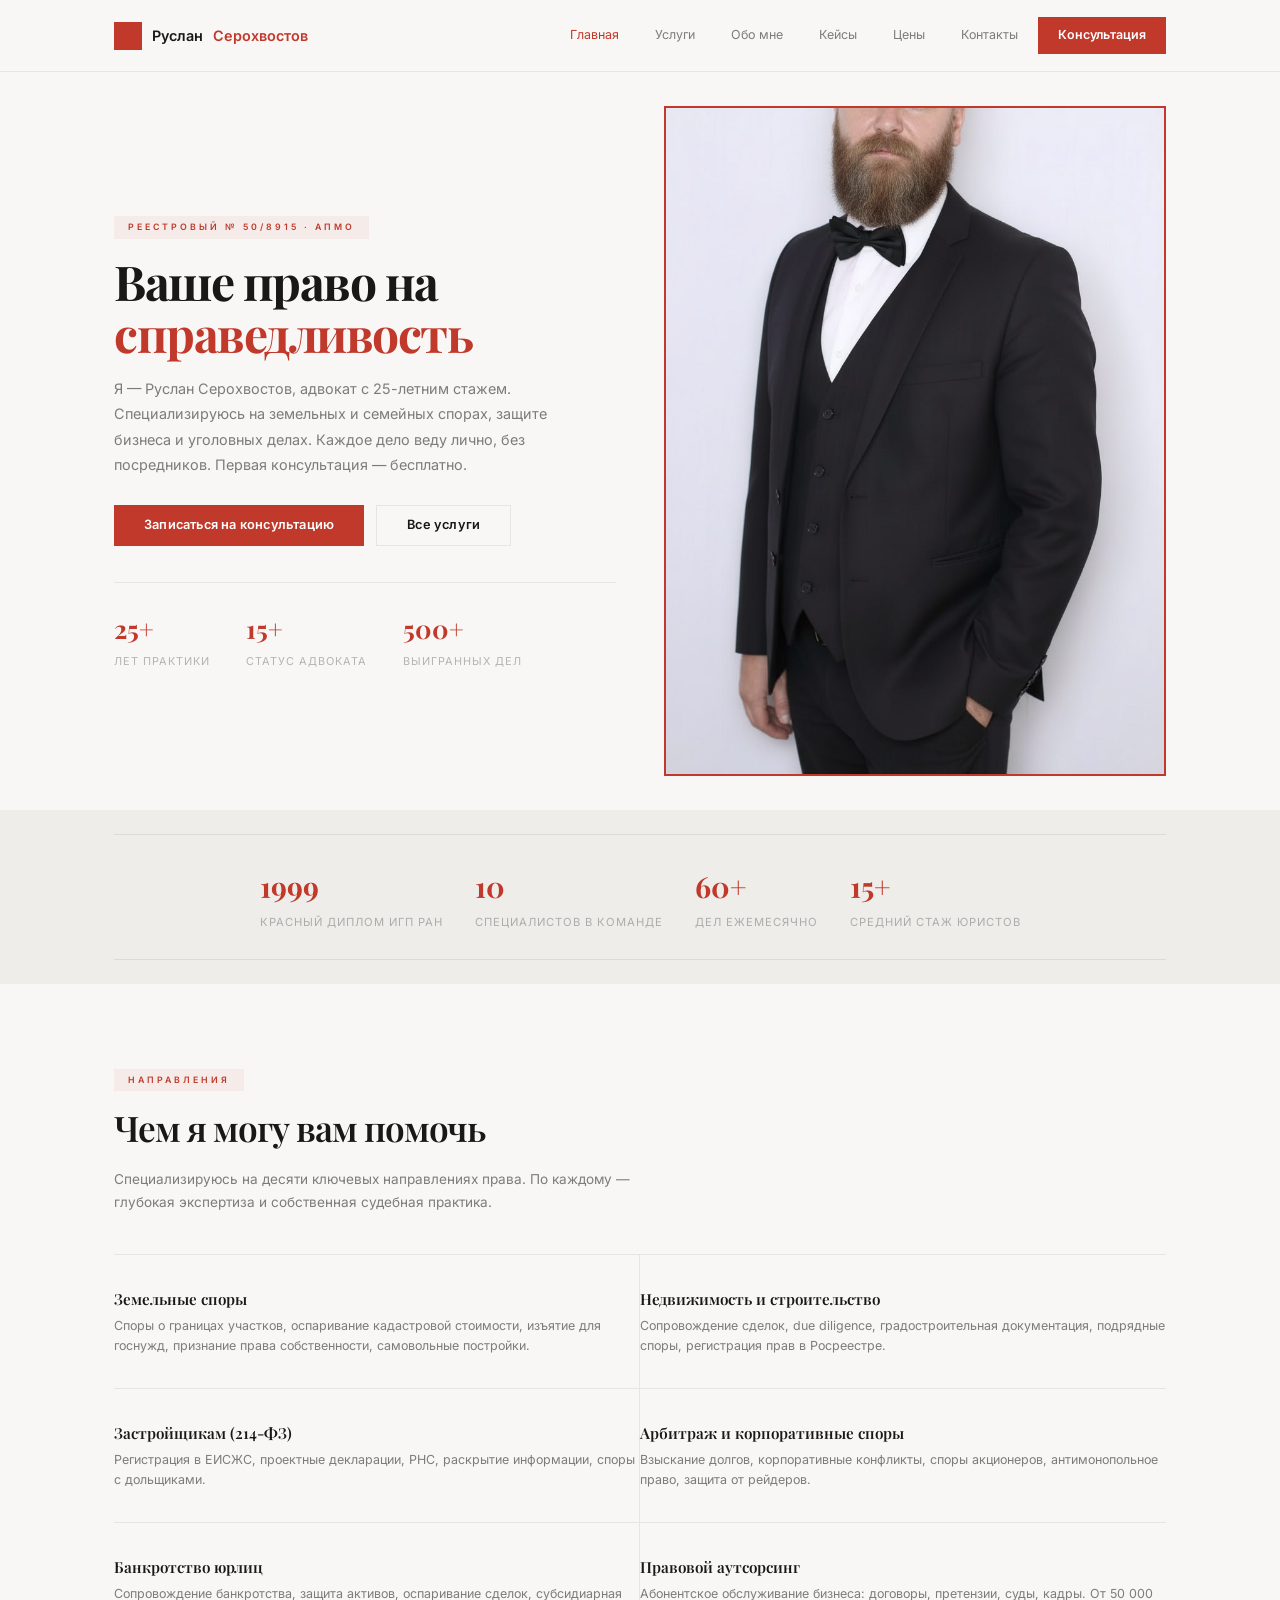
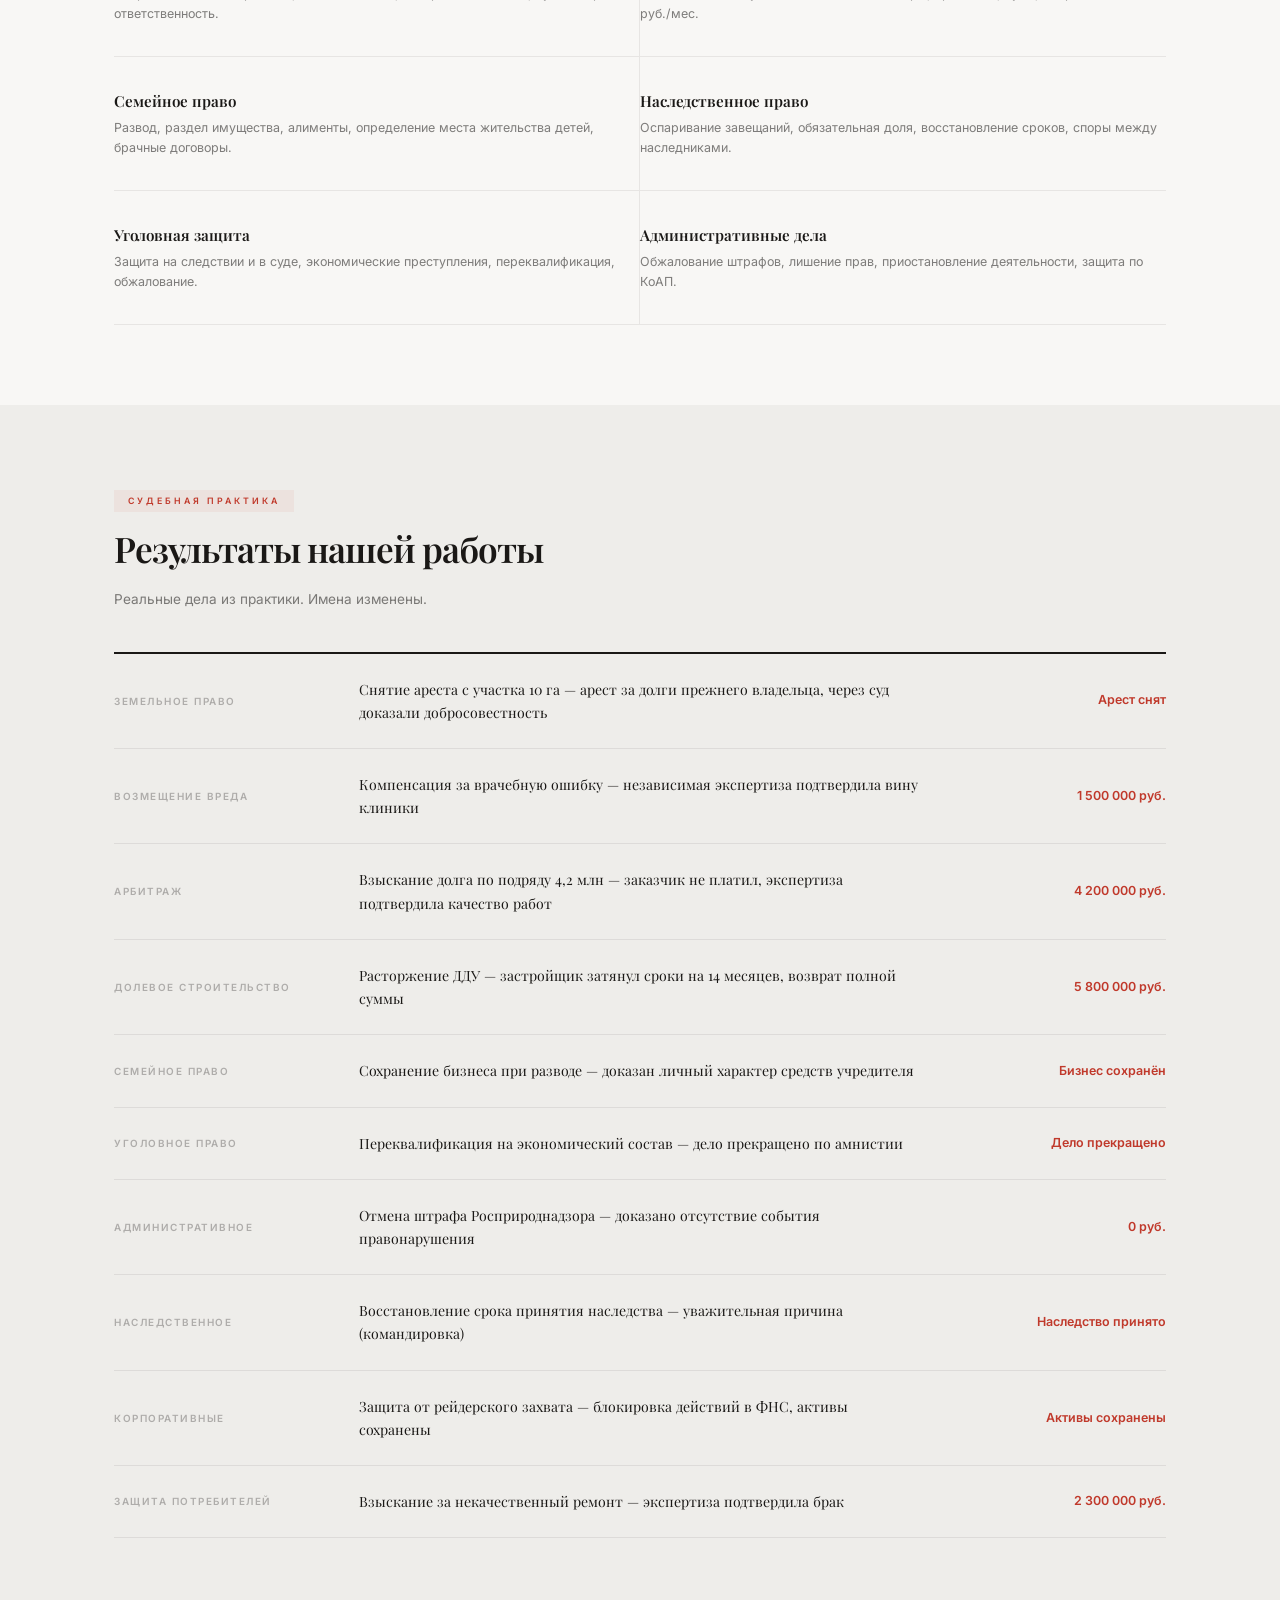
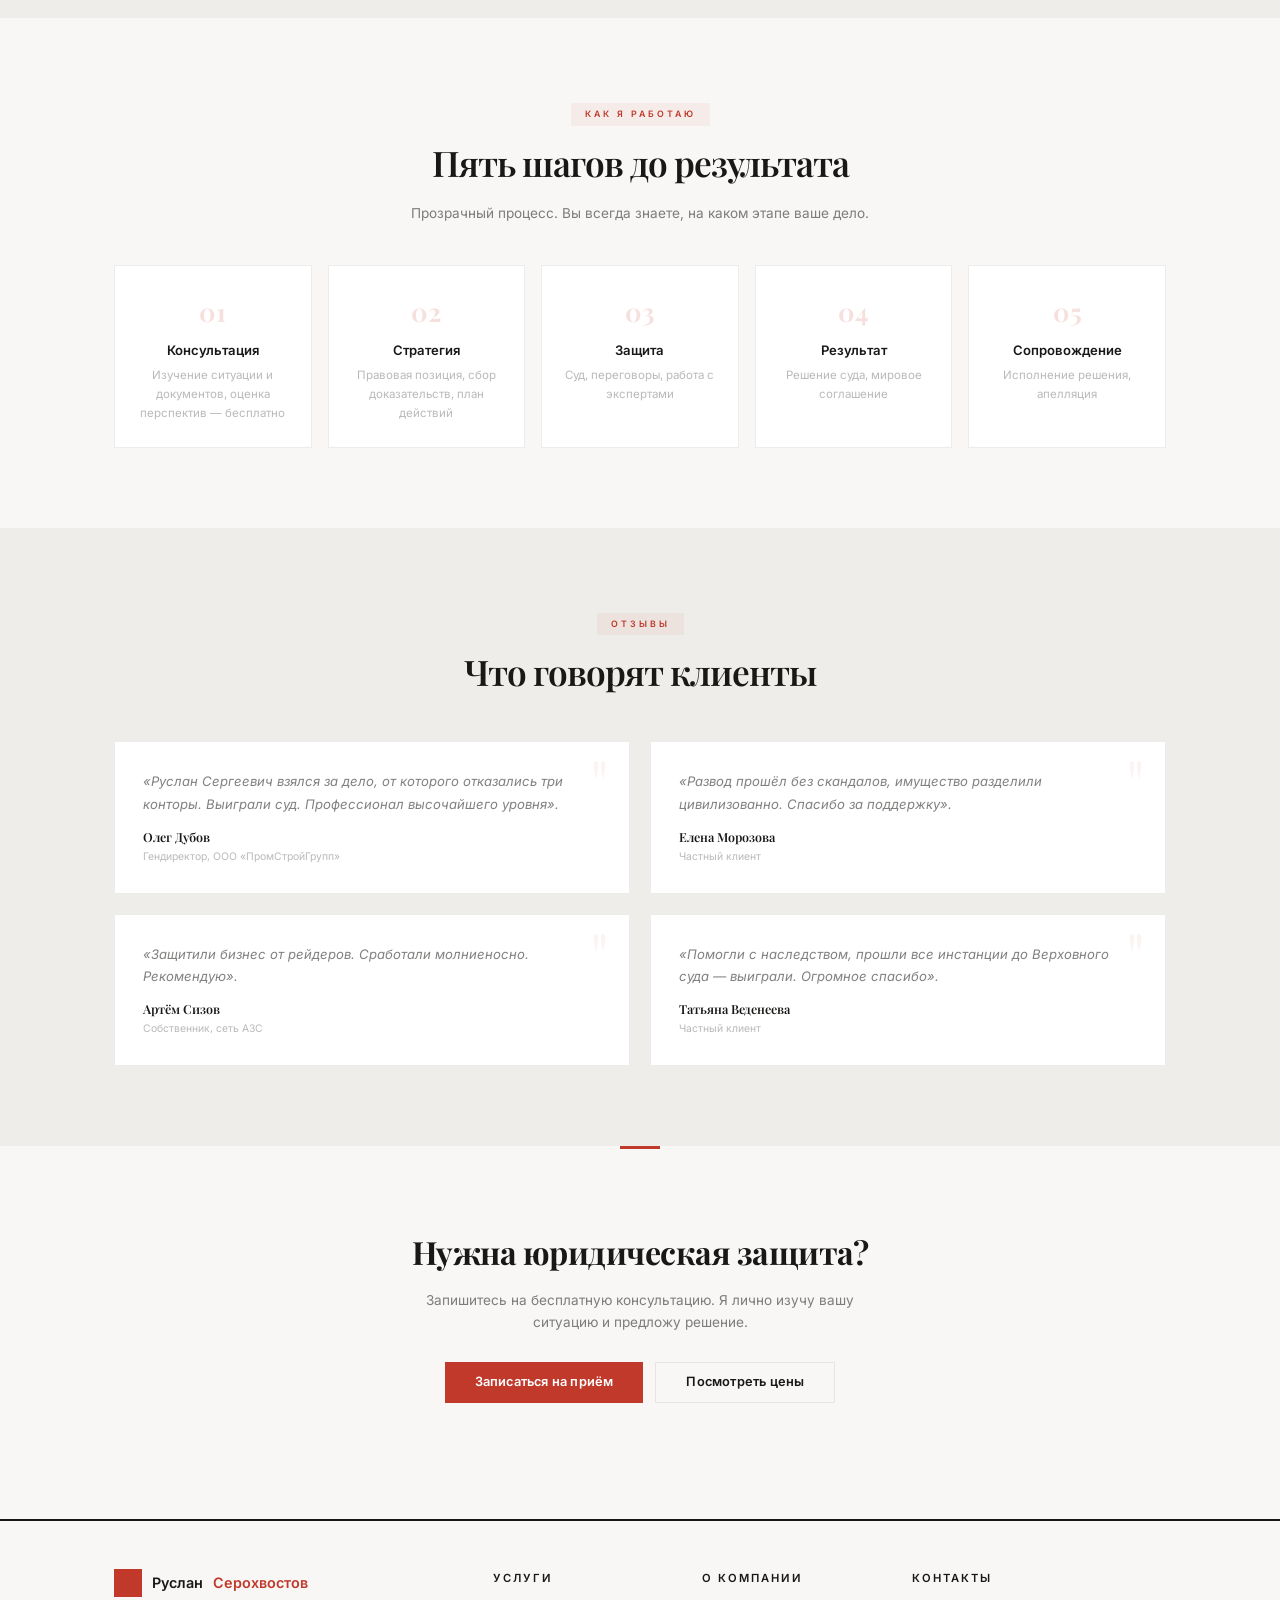
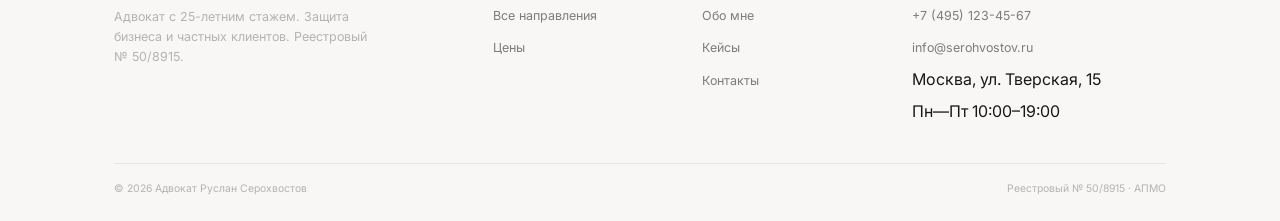
==== commit 86a16fa0: "index photo 75% bottom" ====
--- a/index.html
+++ b/index.html
@@ -40,7 +40,7 @@
 <div><div class="stat-num">500+</div><div class="stat-label">Выигранных дел</div></div>
 </div>
 </div>
-<div class="hero-img"><div class="hero-img-wrap"><img src="images/ruslan.jpg" alt="Адвокат Руслан Серохвостов" style="object-position:50% 100%"></div></div>
+<div class="hero-img"><div class="hero-img-wrap"><img src="images/ruslan.jpg" alt="Адвокат Руслан Серохвостов" style="object-position:50% 75%"></div></div>
 </div>
 </div>
 </section>
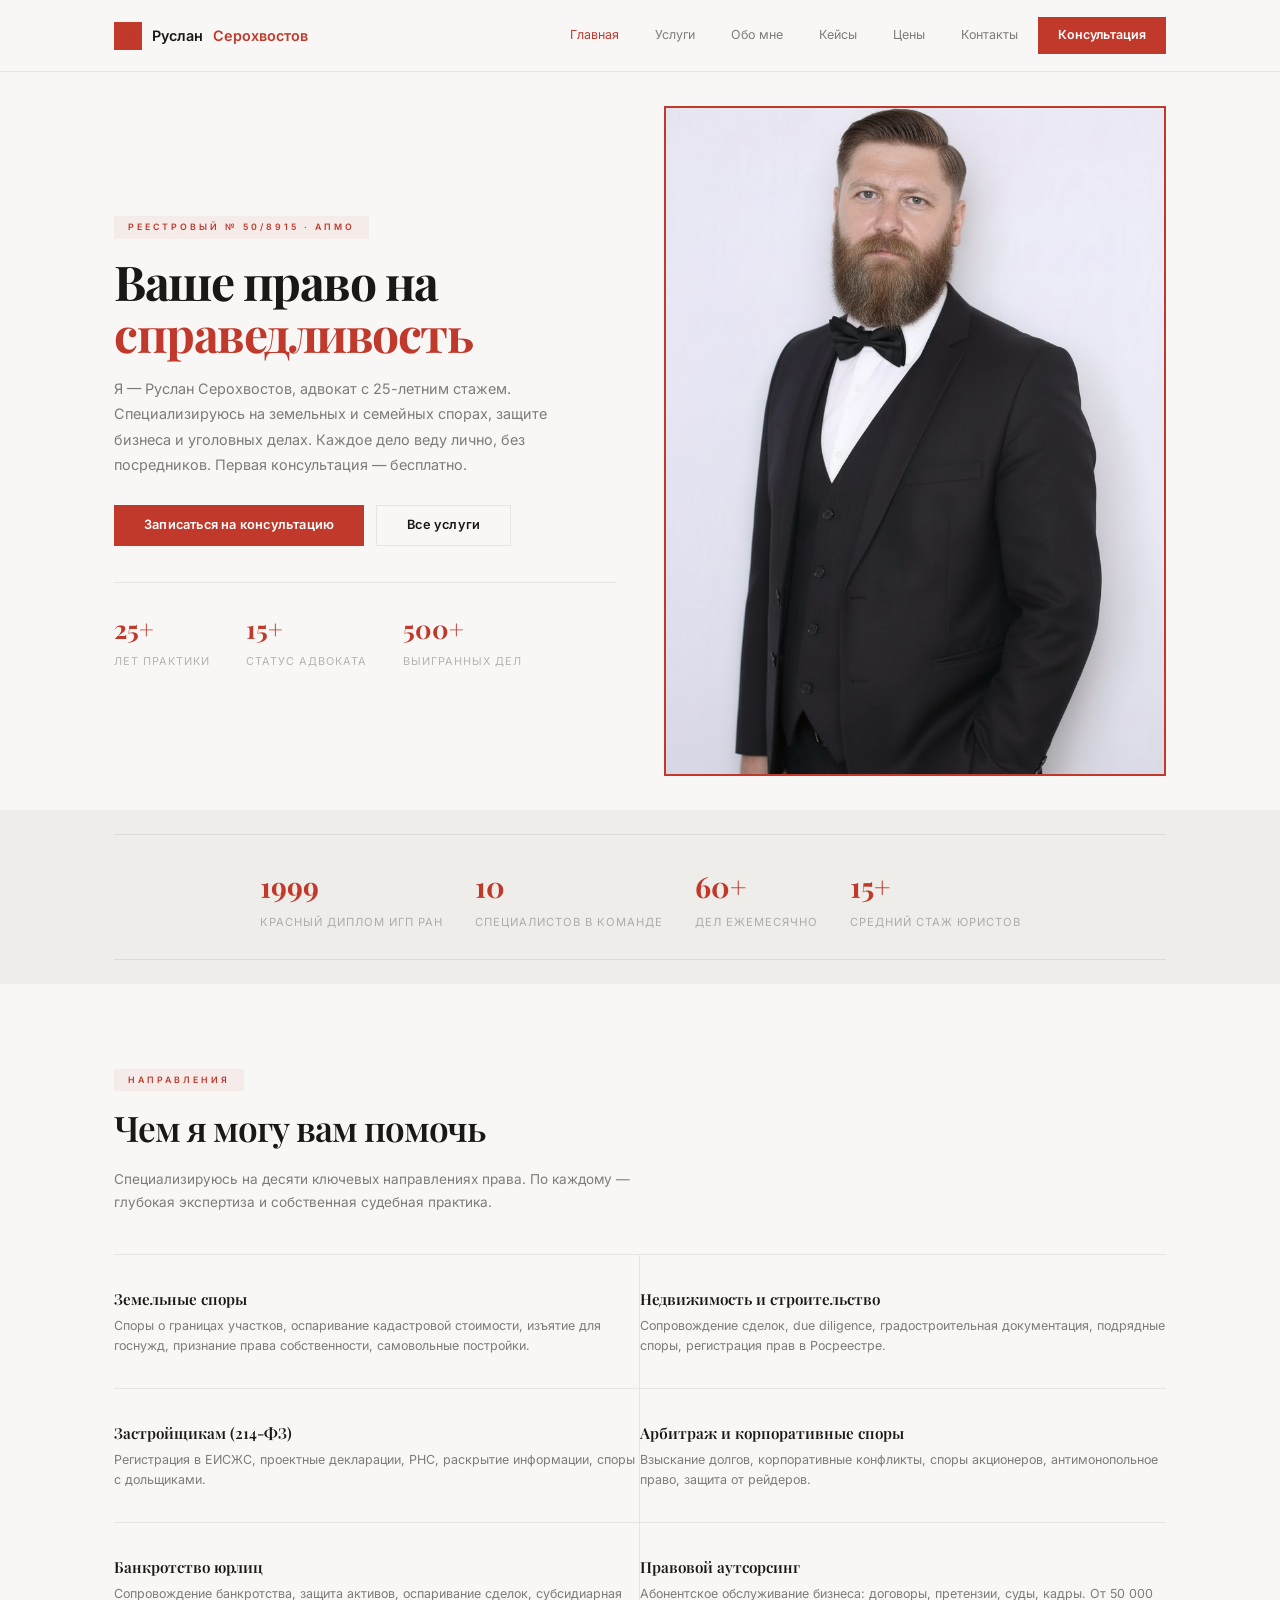
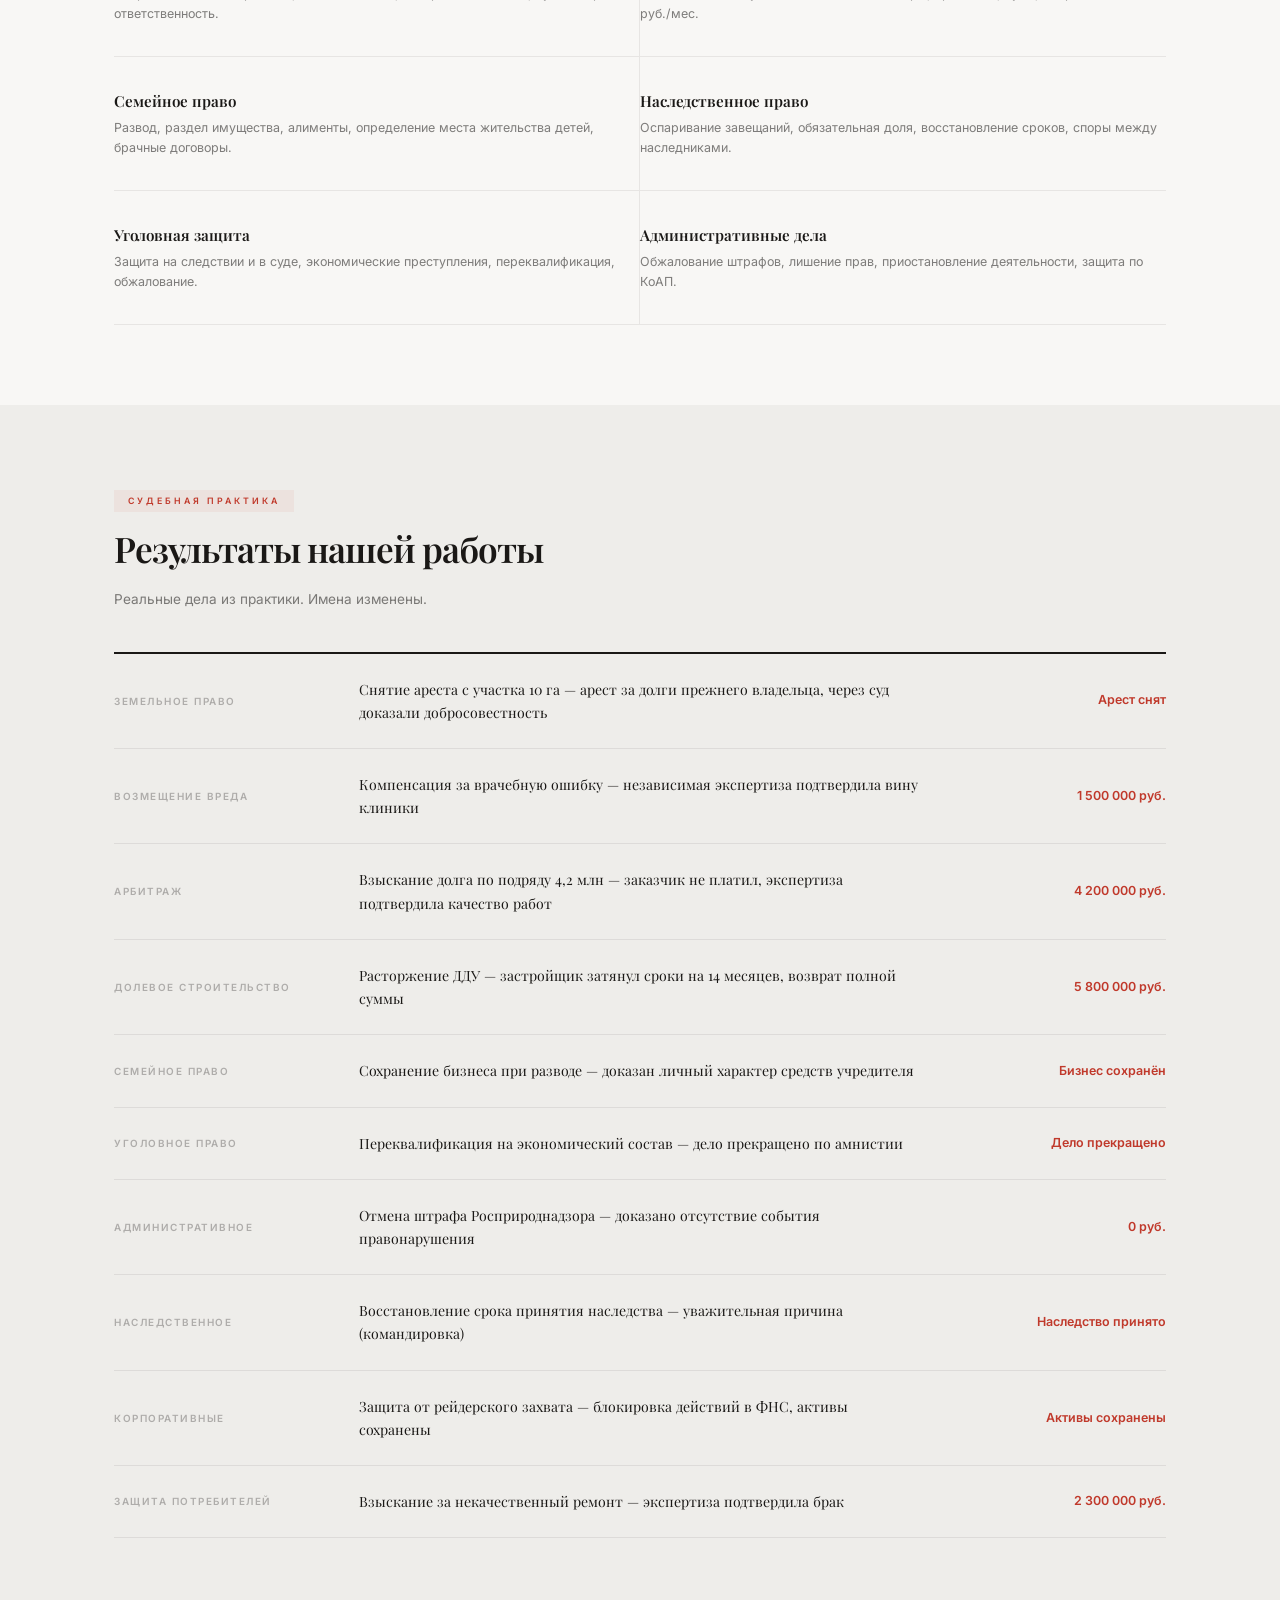
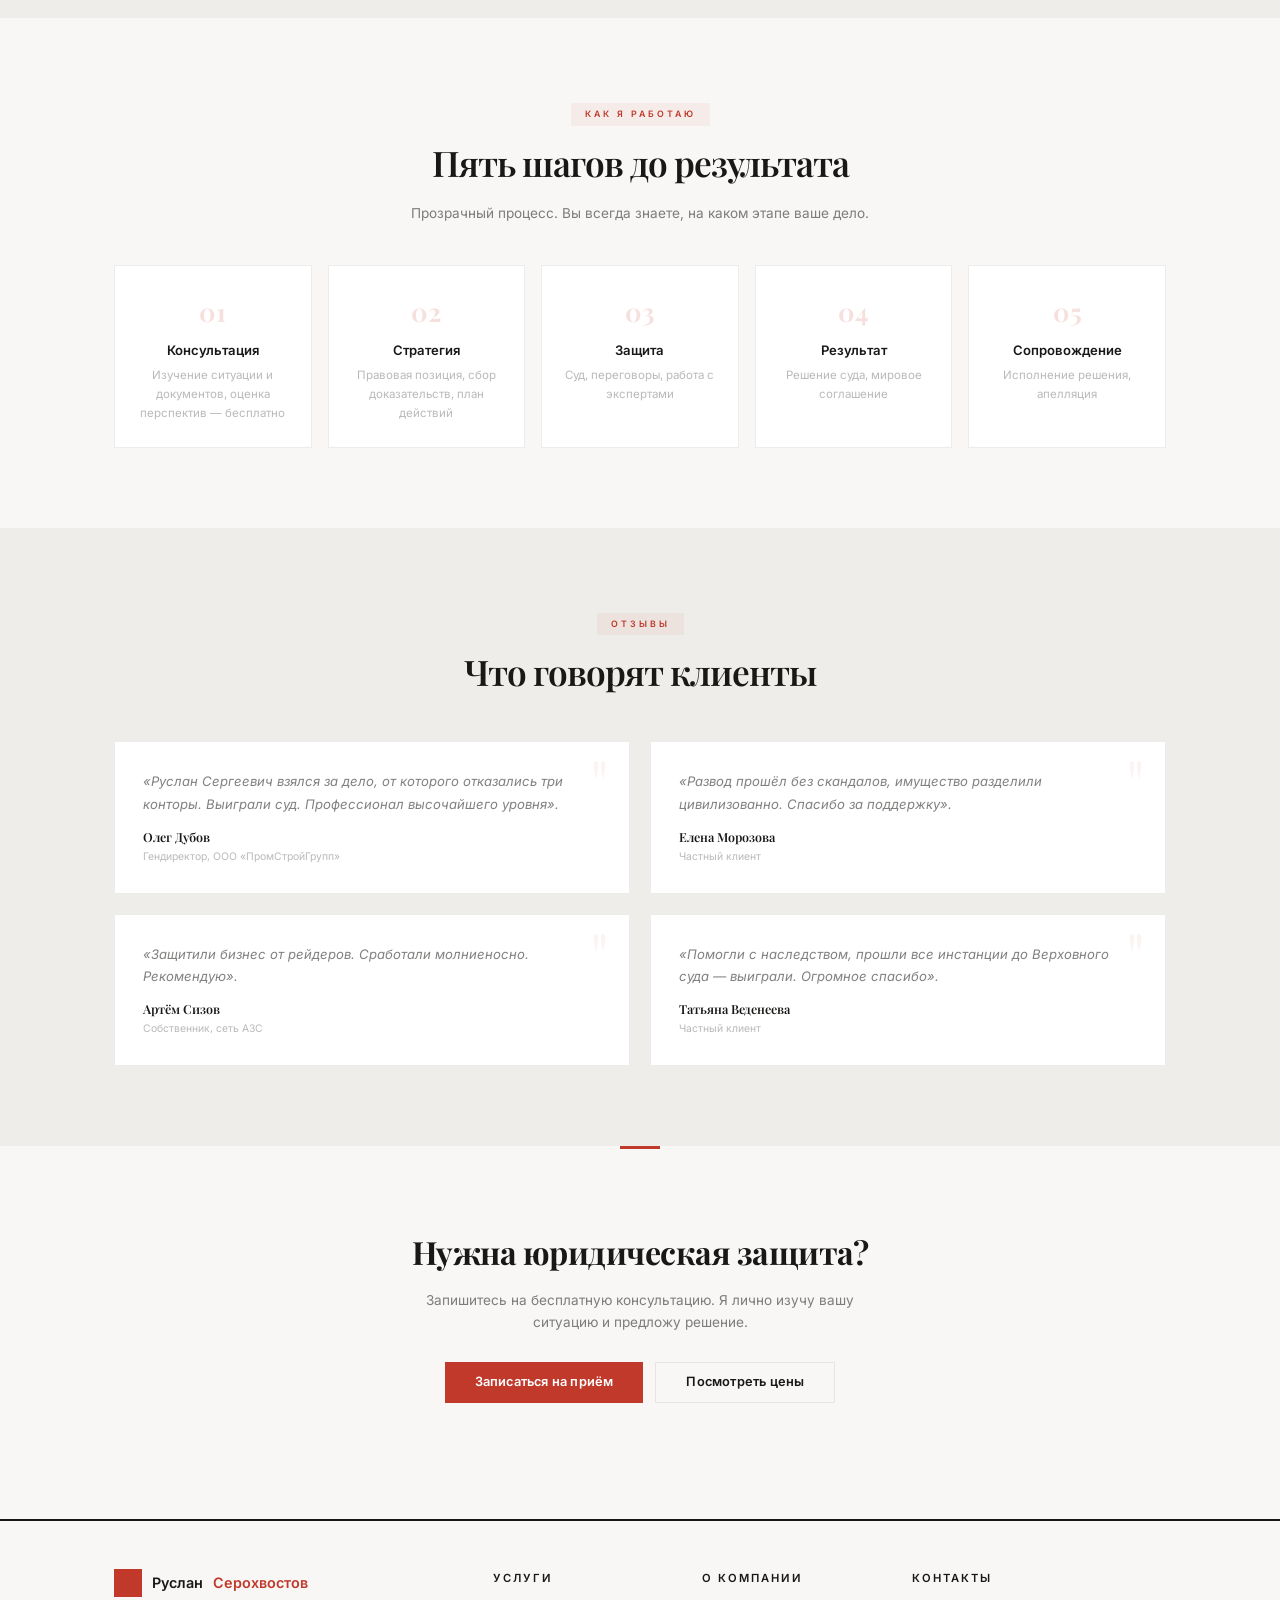
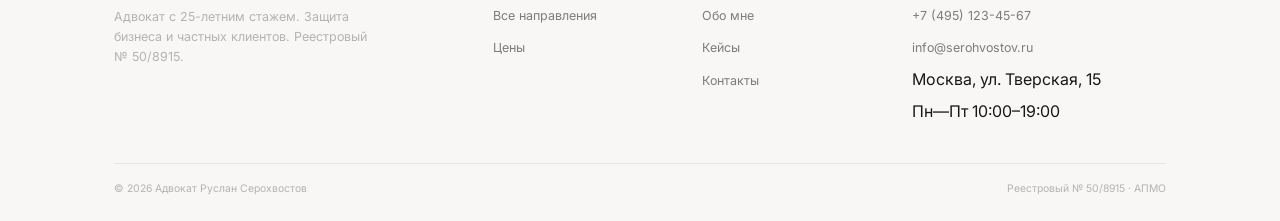
==== commit 356be501: "index photo top edge to frame" ====
--- a/index.html
+++ b/index.html
@@ -40,7 +40,7 @@
 <div><div class="stat-num">500+</div><div class="stat-label">Выигранных дел</div></div>
 </div>
 </div>
-<div class="hero-img"><div class="hero-img-wrap"><img src="images/ruslan.jpg" alt="Адвокат Руслан Серохвостов" style="object-position:50% 75%"></div></div>
+<div class="hero-img"><div class="hero-img-wrap"><img src="images/ruslan.jpg" alt="Адвокат Руслан Серохвостов" style="object-position:50% 0%"></div></div>
 </div>
 </div>
 </section>
